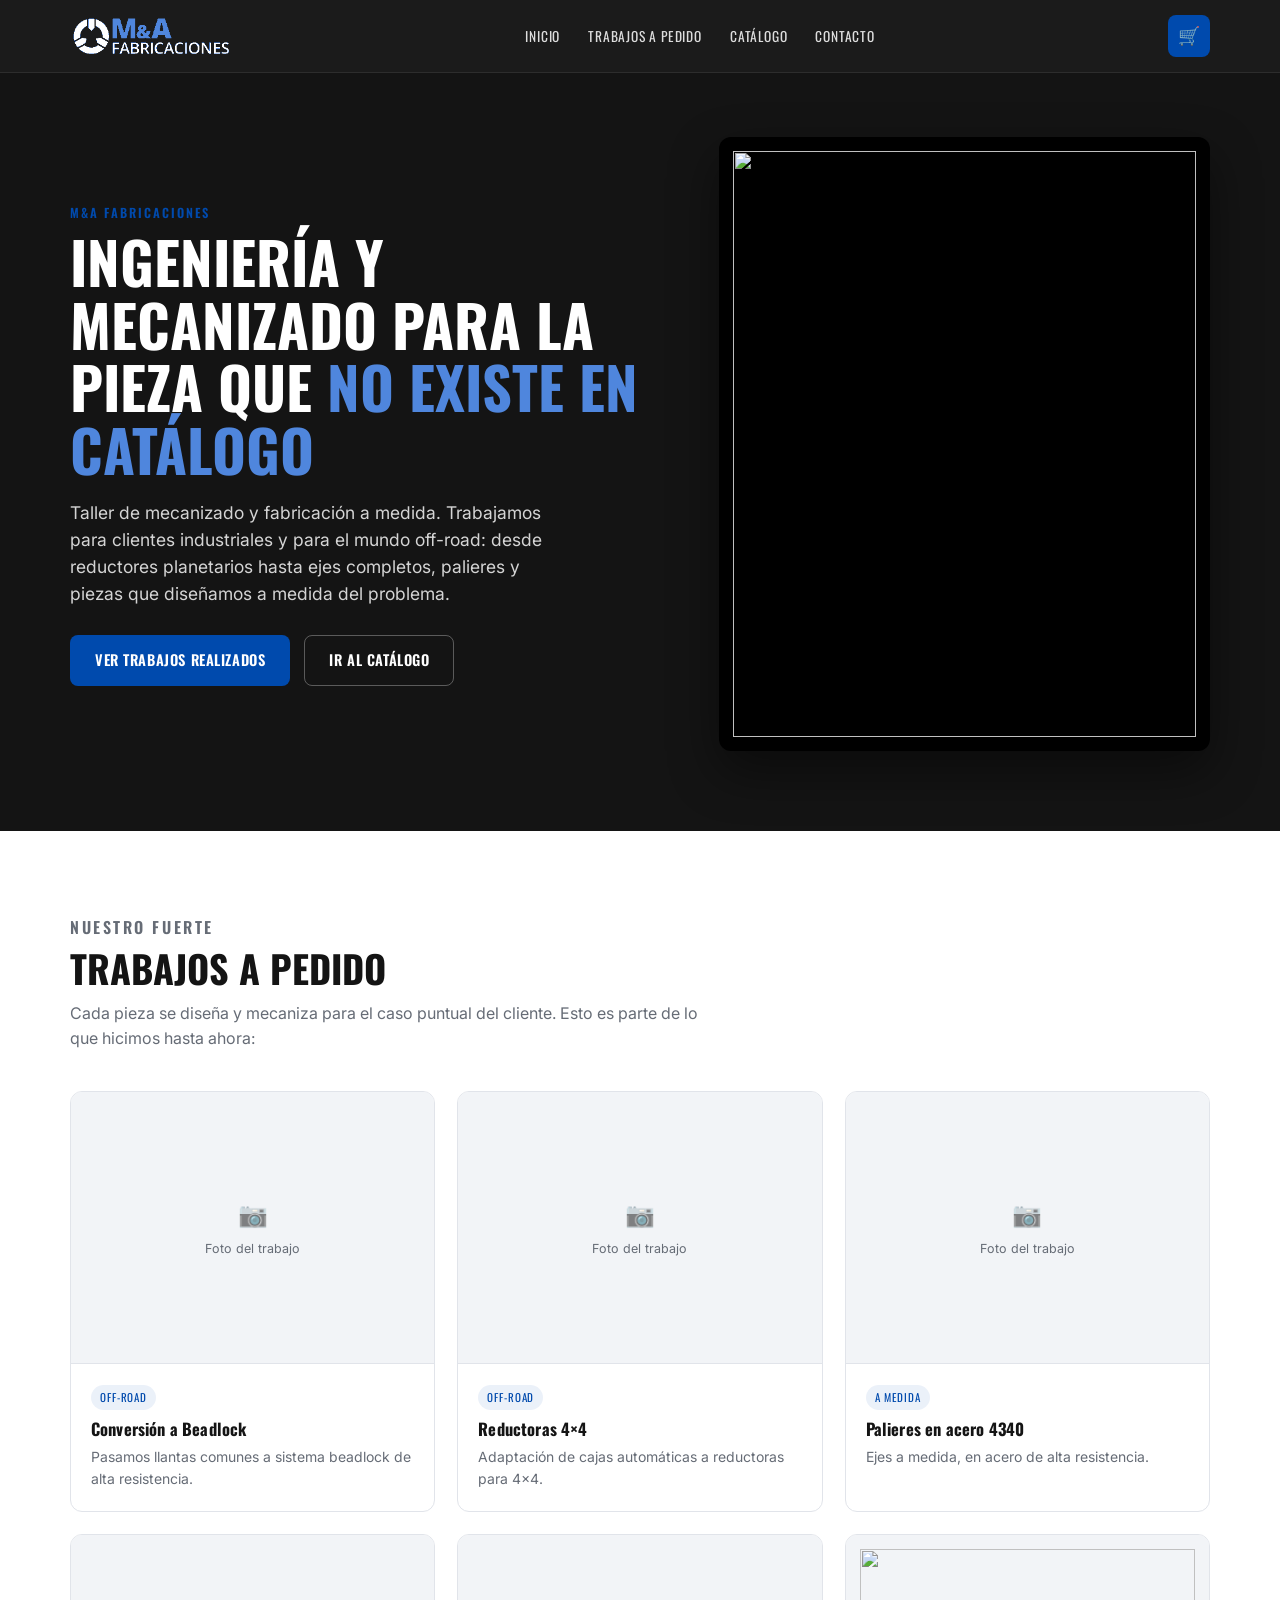
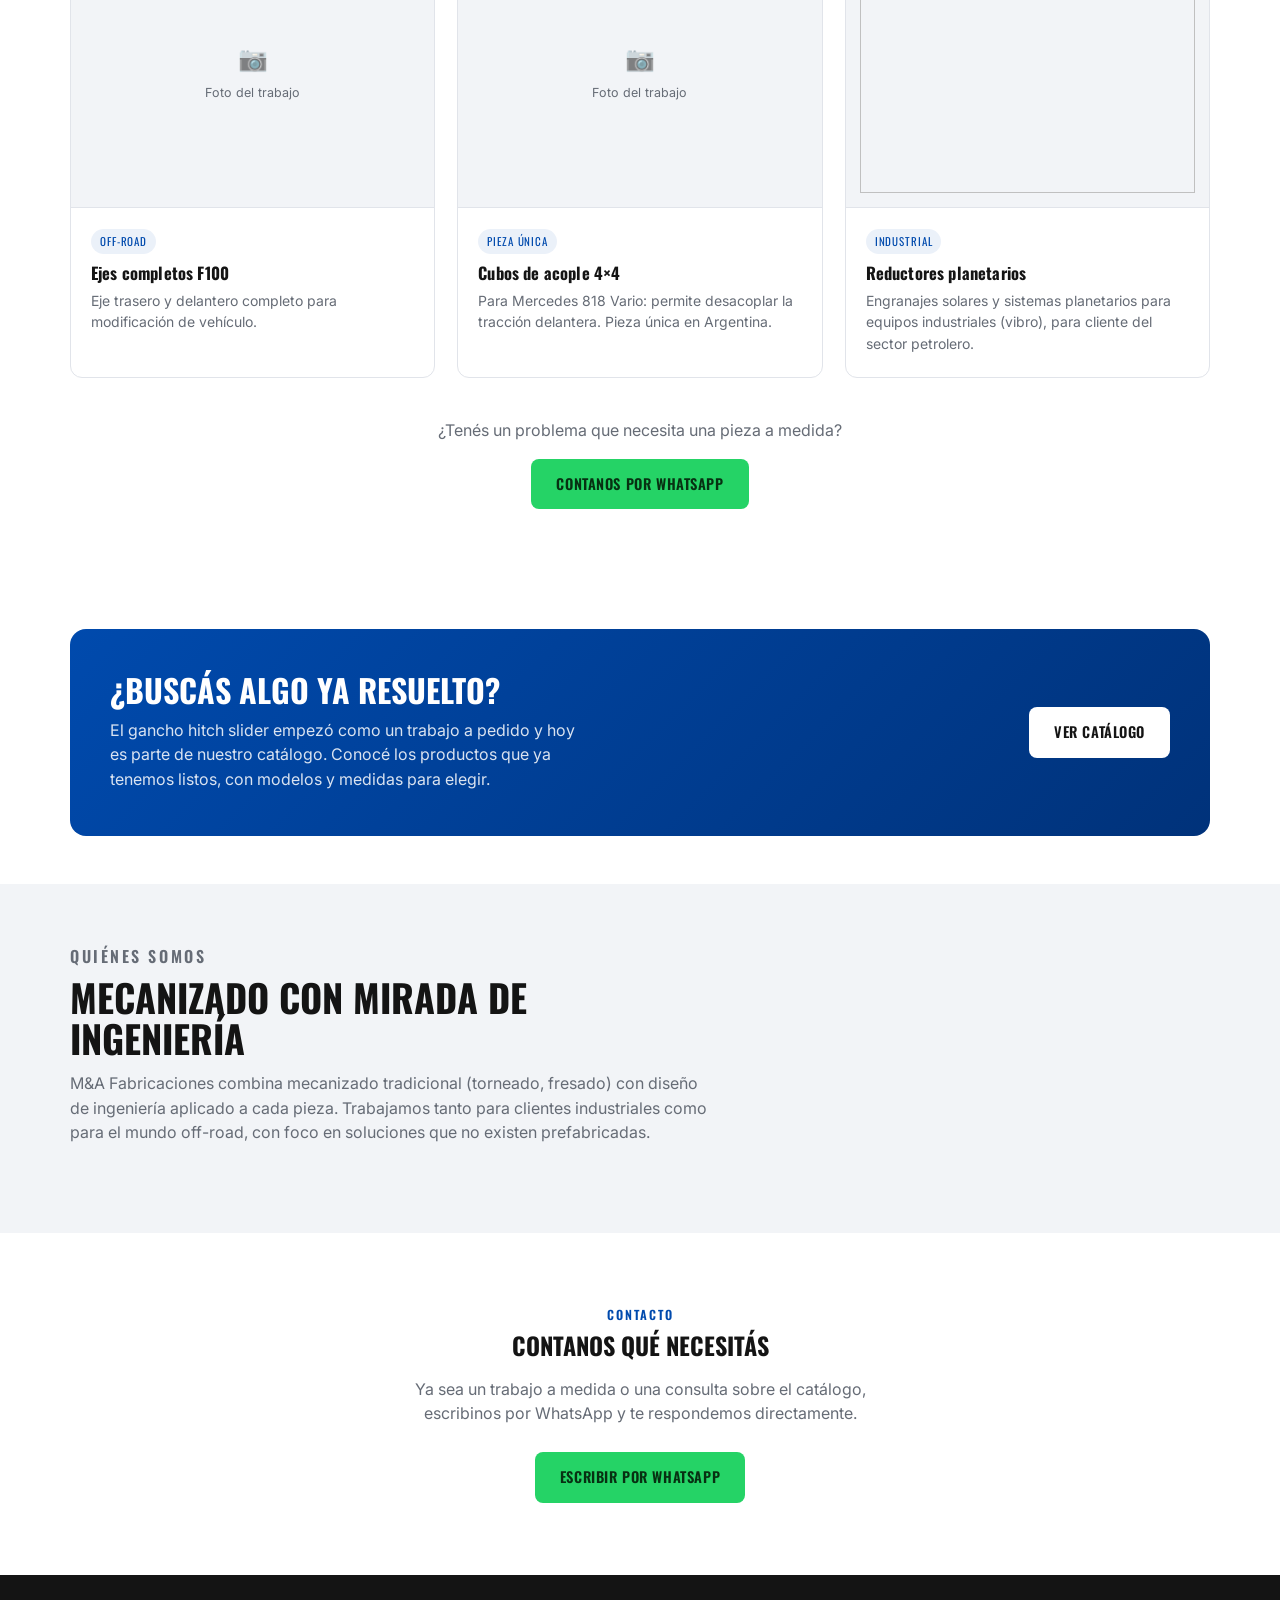
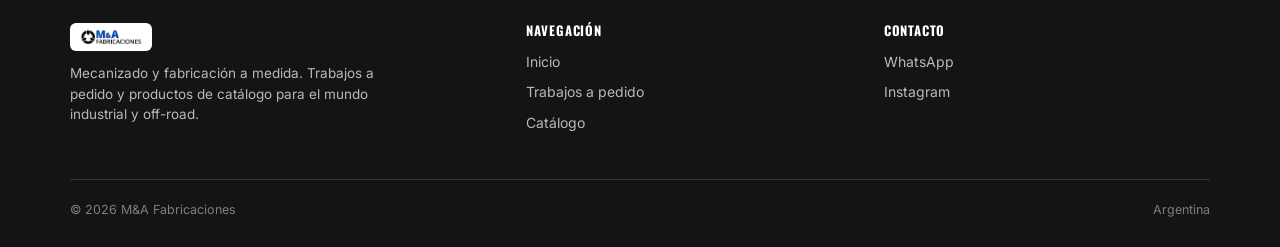
==== index.html @ f88778d0 "Update index.html" ====
<!DOCTYPE html>
<html lang="es-AR">
<head>
<meta charset="UTF-8">
<meta name="viewport" content="width=device-width, initial-scale=1">
<title>M&A Fabricaciones — Mecanizado y fabricación a medida</title>
<meta name="description" content="Taller de mecanizado y fabricación a medida. Trabajos a pedido para clientes industriales y off-road, más un catálogo de productos propios.">
<link rel="preconnect" href="https://fonts.googleapis.com">
<link rel="preconnect" href="https://fonts.gstatic.com" crossorigin>
<link href="https://fonts.googleapis.com/css2?family=Oswald:wght@500;600;700&family=Inter:wght@400;500;600;700&display=swap" rel="stylesheet">
<link rel="stylesheet" href="assets/css/styles.css">
</head>
<body>

<header class="site-header">
  <div class="wrap">
    <a href="index.html" class="brand"><img src="assets/img/brand/logo-on-dark.png" alt="M&A Fabricaciones"></a>
    <nav class="main-nav" id="main-nav">
      <a href="index.html">Inicio</a>
      <a href="#trabajos">Trabajos a pedido</a>
      <a href="catalogo.html">Catálogo</a>
      <a href="#contacto">Contacto</a>
    </nav>
    <div class="nav-right">
      <button class="nav-cart" aria-label="Carrito">🛒<span class="count">0</span></button>
      <button class="nav-toggle" id="nav-toggle" aria-label="Menú">☰</button>
    </div>
  </div>
</header>

<!-- ===================== HERO ===================== -->
<section class="hero">
  <div class="wrap hero-grid">
    <div>
      <p class="eyebrow">M&amp;A Fabricaciones</p>
      <h1>Ingeniería y mecanizado para la pieza que <span class="accent">no existe en catálogo</span></h1>
      <p class="lead">Taller de mecanizado y fabricación a medida. Trabajamos para clientes industriales y para el mundo off-road: desde reductores planetarios hasta ejes completos, palieres y piezas que diseñamos a medida del problema.</p>
      <div class="hero-actions">
        <a href="#trabajos" class="btn btn-primary">Ver trabajos realizados</a>
        <a href="catalogo.html" class="btn btn-outline" style="border-color:rgba(255,255,255,.3); color:#fff">Ir al catálogo</a>
      </div>
    </div>
    <div class="hero-photo">
      <div class="ph-placeholder" style="border:none; background:transparent; color:rgba(255,255,255,.55)">
         <img src="assets/img/hero/Gemini_Generated_Image_gvf8oygvf8oygvf8.jpg" alt="">
      </div>
    </div>
  </div>
</section>

<!-- ===================== TRABAJOS A PEDIDO ===================== -->
<section id="trabajos">
  <div class="wrap">
    <div class="section-head">
      <p class="eyebrow">Nuestro fuerte</p>
      <h2>Trabajos a pedido</h2>
      <p>Cada pieza se diseña y mecaniza para el caso puntual del cliente. Esto es parte de lo que hicimos hasta ahora:</p>
    </div>

    <div class="portfolio-grid">
      <div class="pf-card">
        <div class="pf-photo"><span class="ico">📷</span><span>Foto del trabajo</span></div>
        <div class="pf-body">
          <span class="pf-tag">Off-road</span>
          <h3>Conversión a Beadlock</h3>
          <p>Pasamos llantas comunes a sistema beadlock de alta resistencia.</p>
        </div>
      </div>

      <div class="pf-card">
        <div class="pf-photo"><span class="ico">📷</span><span>Foto del trabajo</span></div>
        <div class="pf-body">
          <span class="pf-tag">Off-road</span>
          <h3>Reductoras 4×4</h3>
          <p>Adaptación de cajas automáticas a reductoras para 4×4.</p>
        </div>
      </div>

      <div class="pf-card">
        <div class="pf-photo"><span class="ico">📷</span><span>Foto del trabajo</span></div>
        <div class="pf-body">
          <span class="pf-tag">A medida</span>
          <h3>Palieres en acero 4340</h3>
          <p>Ejes a medida, en acero de alta resistencia.</p>
        </div>
      </div>

      <div class="pf-card">
        <div class="pf-photo"><span class="ico">📷</span><span>Foto del trabajo</span></div>
        <div class="pf-body">
          <span class="pf-tag">Off-road</span>
          <h3>Ejes completos F100</h3>
          <p>Eje trasero y delantero completo para modificación de vehículo.</p>
        </div>
      </div>

      <div class="pf-card">
        <div class="pf-photo"><span class="ico">📷</span><span>Foto del trabajo</span></div>
        <div class="pf-body">
          <span class="pf-tag">Pieza única</span>
          <h3>Cubos de acople 4×4</h3>
          <p>Para Mercedes 818 Vario: permite desacoplar la tracción delantera. Pieza única en Argentina.</p>
        </div>
      </div>

      <div class="pf-card">
        <div class="pf-photo"><img src="assets/img/trabajos/Gemini_Generated_Image_1ppnm1ppnm1ppnm1.jpg" alt=""></div>
        <div class="pf-body">
          <span class="pf-tag">Industrial</span>
          <h3>Reductores planetarios</h3>
          <p>Engranajes solares y sistemas planetarios para equipos industriales (vibro), para cliente del sector petrolero.</p>
        </div>
      </div>
    </div>

    <div style="text-align:center; margin-top:40px">
      <p class="muted" style="margin-bottom:16px">¿Tenés un problema que necesita una pieza a medida?</p>
      <a href="#" class="btn btn-wsp js-wsp-contact">Contanos por WhatsApp</a>
    </div>
  </div>
</section>

<!-- ===================== PUENTE AL CATÁLOGO ===================== -->
<section class="tight">
  <div class="wrap">
    <div class="cat-banner">
      <div>
        <h2>¿Buscás algo ya resuelto?</h2>
        <p>El gancho hitch slider empezó como un trabajo a pedido y hoy es parte de nuestro catálogo. Conocé los productos que ya tenemos listos, con modelos y medidas para elegir.</p>
      </div>
      <a href="catalogo.html" class="btn btn-dark">Ver catálogo</a>
    </div>
  </div>
</section>

<!-- ===================== SOBRE NOSOTROS ===================== -->
<section class="bg-paper-2 tight">
  <div class="wrap">
    <div class="section-head">
      <p class="eyebrow">Quiénes somos</p>
      <h2>Mecanizado con mirada de ingeniería</h2>
      <p>M&amp;A Fabricaciones combina mecanizado tradicional (torneado, fresado) con diseño de ingeniería aplicado a cada pieza. Trabajamos tanto para clientes industriales como para el mundo off-road, con foco en soluciones que no existen prefabricadas.</p>
    </div>
  </div>
</section>

<!-- ===================== CONTACTO ===================== -->
<section id="contacto">
  <div class="wrap" style="text-align:center">
    <p class="eyebrow">Contacto</p>
    <h2 style="margin-bottom:18px">Contanos qué necesitás</h2>
    <p class="muted" style="max-width:48ch; margin:0 auto 26px auto">Ya sea un trabajo a medida o una consulta sobre el catálogo, escribinos por WhatsApp y te respondemos directamente.</p>
    <a href="#" class="btn btn-wsp js-wsp-contact">Escribir por WhatsApp</a>
  </div>
</section>

<footer class="site-footer">
  <div class="wrap">
    <div class="footer-grid">
      <div>
        <img src="assets/img/brand/logo.png" alt="M&A Fabricaciones" style="height:28px; margin-bottom:12px; background:#fff; padding:6px 10px; border-radius:6px">
        <p style="font-size:13.5px; max-width:36ch">Mecanizado y fabricación a medida. Trabajos a pedido y productos de catálogo para el mundo industrial y off-road.</p>
      </div>
      <div>
        <h4>Navegación</h4>
        <ul>
          <li><a href="index.html">Inicio</a></li>
          <li><a href="#trabajos">Trabajos a pedido</a></li>
          <li><a href="catalogo.html">Catálogo</a></li>
        </ul>
      </div>
      <div>
        <h4>Contacto</h4>
        <ul>
          <li><a href="#" class="js-wsp-contact">WhatsApp</a></li>
          <li><a href="#" id="footer-instagram">Instagram</a></li>
        </ul>
      </div>
    </div>
    <div class="footer-bottom">
      <span>© <span class="js-year"></span> M&A Fabricaciones</span>
      <span>Argentina</span>
    </div>
  </div>
</footer>

<!-- ===================== CARRITO (drawer) ===================== -->
<div class="cart-overlay" id="cart-overlay">
  <div class="cart-drawer">
    <div class="cart-head">
      <h3>Tu pedido</h3>
      <button id="cart-close-btn" aria-label="Cerrar">✕</button>
    </div>
    <div class="cart-items" id="cart-items"></div>
    <div class="cart-foot">
      <button class="btn btn-wsp" id="cart-checkout-btn">Pedir por WhatsApp</button>
      <p class="hint">Coordinamos precio y forma de pago por WhatsApp.</p>
    </div>
  </div>
</div>

<div class="toast" id="toast"></div>

<script src="assets/js/config.js"></script>
<script src="assets/js/cart.js"></script>
<script src="assets/js/main.js"></script>
<script>
  document.querySelectorAll(".js-wsp-contact").forEach((a) => {
    a.href = "https://wa.me/" + SITE_CONFIG.whatsappNumber + "?text=" + encodeURIComponent("Hola " + SITE_CONFIG.businessName + "! Quería hacerles una consulta.");
  });
  const ig = document.getElementById("footer-instagram");
  if (ig && SITE_CONFIG.instagram) ig.href = SITE_CONFIG.instagram;
</script>
</body>
</html>
---- assets/css/styles.css ----
/* ===========================================================
   M&A Fabricaciones — sistema de diseño compartido
   Mismo lenguaje visual que los brochures de producto.
   =========================================================== */

:root{
  --ink:#141414;
  --paper:#ffffff;
  --paper-2:#f2f4f7;
  --blue:#004aad;
  --blue-light:#4f86dd;
  --line:#e1e4ea;
  --muted:#666c76;
  --max:1180px;
}

*{box-sizing:border-box}
html{scroll-behavior:smooth}
body{
  margin:0;
  background:var(--paper);
  color:var(--ink);
  font-family:"Inter",system-ui,-apple-system,Segoe UI,Roboto,sans-serif;
  line-height:1.55;
  -webkit-font-smoothing:antialiased;
}
img{max-width:100%; display:block}
a{color:inherit}
.wrap{max-width:var(--max); margin:0 auto; padding:0 20px}

h1,h2,h3,h4{
  font-family:"Oswald",sans-serif;
  text-transform:uppercase;
  margin:0;
  line-height:1.08;
}
.eyebrow{
  font-family:"Oswald",sans-serif; font-weight:600; text-transform:uppercase;
  font-size:12.5px; letter-spacing:.16em; color:var(--blue); margin:0 0 8px 0;
}
p{margin:0 0 1em 0}
.muted{color:var(--muted)}
.btn{
  display:inline-flex; align-items:center; justify-content:center; gap:8px;
  font-family:"Oswald",sans-serif; text-transform:uppercase; letter-spacing:.04em;
  font-size:14.5px; font-weight:600; border-radius:8px; padding:13px 24px;
  border:1px solid transparent; cursor:pointer; text-decoration:none;
  transition:transform .15s ease, opacity .15s ease;
}
.btn:active{transform:scale(.97)}
.btn-primary{background:var(--blue); color:#fff}
.btn-primary:hover{opacity:.92}
.btn-dark{background:var(--ink); color:#fff}
.btn-dark:hover{opacity:.88}
.btn-outline{background:transparent; color:var(--ink); border-color:var(--line)}
.btn-outline:hover{border-color:var(--ink)}
.btn-wsp{background:#25D366; color:#073012}
.btn-wsp:hover{opacity:.92}
.btn[disabled]{opacity:.4; cursor:not-allowed}

/* ---------- header / nav ---------- */
.site-header{
  position:sticky; top:0; z-index:40; background:rgba(20,20,20,.97);
  border-bottom:1px solid rgba(255,255,255,.08);
}
.site-header .wrap{display:flex; align-items:center; justify-content:space-between; height:72px}
.brand{display:flex; align-items:center; gap:10px; text-decoration:none}
.brand img{height:42px; width:auto}
nav.main-nav{display:flex; align-items:center; gap:28px}
nav.main-nav a{
  color:#fff; text-decoration:none; font-family:"Oswald",sans-serif;
  text-transform:uppercase; font-size:13.5px; letter-spacing:.06em; opacity:.85;
}
nav.main-nav a:hover{opacity:1}
.nav-cart{
  position:relative; background:var(--blue); color:#fff; border:none; border-radius:8px;
  width:42px; height:42px; display:flex; align-items:center; justify-content:center;
  cursor:pointer; font-size:18px;
}
.nav-cart .count{
  position:absolute; top:-6px; right:-6px; background:#ff5a3c; color:#fff;
  font-size:11px; font-weight:700; border-radius:50%; min-width:19px; height:19px;
  display:flex; align-items:center; justify-content:center; padding:0 3px;
  font-family:"Inter",sans-serif;
}
.nav-right{display:flex; align-items:center; gap:16px}
.nav-toggle{display:none; background:none; border:none; color:#fff; font-size:24px; cursor:pointer}

@media (max-width:860px){
  nav.main-nav{
    position:fixed; inset:72px 0 0 0; background:var(--ink); flex-direction:column;
    align-items:flex-start; padding:28px 24px; gap:22px; transform:translateX(100%);
    transition:transform .25s ease; overflow-y:auto;
  }
  nav.main-nav.open{transform:translateX(0)}
  nav.main-nav a{font-size:18px}
  .nav-toggle{display:block}
}

/* ---------- sections ---------- */
section{padding:72px 0}
section.tight{padding:48px 0}
.section-head{max-width:640px; margin-bottom:40px}
.section-head.center{margin-left:auto; margin-right:auto; text-align:center}
.section-head h2{font-size:clamp(26px,4vw,38px)}
.section-head p{color:var(--muted); font-size:16px; margin-top:12px}

.bg-ink{background:var(--ink); color:#fff}
.bg-ink .eyebrow{color:var(--blue-light)}
.bg-ink .muted{color:rgba(255,255,255,.65)}
.bg-paper-2{background:var(--paper-2)}

/* ---------- hero (home) ---------- */
.hero{
  position:relative; background:var(--ink); color:#fff; overflow:hidden;
  padding:64px 0 80px 0;
}
.hero .wrap{position:relative; z-index:2}
.hero-grid{display:grid; grid-template-columns:1.1fr .9fr; gap:48px; align-items:center}
.hero h1{font-size:clamp(34px,5.2vw,58px); margin-bottom:18px}
.hero h1 .accent{color:var(--blue-light)}
.hero .lead{font-size:17.5px; color:rgba(255,255,255,.82); max-width:46ch; margin-bottom:28px}
.hero-actions{display:flex; gap:14px; flex-wrap:wrap}
.hero-photo{
  border-radius:12px; overflow:hidden; aspect-ratio:4/5; background:#000;
  box-shadow:0 20px 50px rgba(0,0,0,.45);
}
.hero-photo img{width:100%; height:100%; object-fit:cover}
.hero-stats{display:flex; gap:28px; margin-top:38px; flex-wrap:wrap}
.hero-stats div{min-width:110px}
.hero-stats .num{font-family:"Oswald",sans-serif; font-size:28px; font-weight:600; color:var(--blue-light)}
.hero-stats .lbl{font-size:12.5px; color:rgba(255,255,255,.6); text-transform:uppercase; letter-spacing:.04em}

@media (max-width:860px){
  .hero-grid{grid-template-columns:1fr; gap:32px}
  .hero-photo{aspect-ratio:16/10}
}

/* ---------- portfolio (trabajos a pedido) grid ---------- */
.portfolio-grid{display:grid; grid-template-columns:repeat(3,1fr); gap:22px}
.pf-card{
  background:var(--paper); border:1px solid var(--line); border-radius:12px; overflow:hidden;
  display:flex; flex-direction:column;
}
.pf-photo{
  aspect-ratio:4/3; background:var(--paper-2); border-bottom:1px solid var(--line);
  display:flex; align-items:center; justify-content:center; flex-direction:column; gap:6px;
  color:var(--muted); font-size:12.5px; text-align:center; padding:14px; overflow:hidden;
}
.pf-photo img{width:100%; height:100%; object-fit:cover}
.pf-photo .ico{font-size:24px; opacity:.55}
.pf-body{padding:20px 20px 22px 20px}
.pf-body h3{font-size:16.5px; margin-bottom:8px; text-transform:none; letter-spacing:.01em}
.pf-body p{font-size:14px; color:var(--muted); margin:0}
.pf-tag{
  display:inline-block; font-family:"Oswald",sans-serif; font-size:11px; letter-spacing:.08em;
  text-transform:uppercase; color:var(--blue); background:rgba(0,74,173,.08);
  padding:4px 9px; border-radius:20px; margin-bottom:10px;
}

@media (max-width:900px){ .portfolio-grid{grid-template-columns:1fr 1fr} }
@media (max-width:620px){ .portfolio-grid{grid-template-columns:1fr} }

/* ---------- catálogo CTA banner (home) ---------- */
.cat-banner{
  background:linear-gradient(135deg, var(--blue) 0%, #00327a 100%);
  color:#fff; border-radius:16px; padding:44px 40px; display:flex; align-items:center;
  justify-content:space-between; gap:28px; flex-wrap:wrap;
}
.cat-banner h2{font-size:clamp(22px,3.4vw,32px); margin-bottom:10px}
.cat-banner p{color:rgba(255,255,255,.85); margin:0; max-width:48ch}
.cat-banner .btn-dark{background:#fff; color:var(--ink)}

/* ---------- catálogo grid ---------- */
.cat-grid{display:grid; grid-template-columns:repeat(3,1fr); gap:24px}
.product-card{
  background:var(--paper); border:1px solid var(--line); border-radius:14px; overflow:hidden;
  display:flex; flex-direction:column; cursor:pointer; transition:box-shadow .15s ease, transform .15s ease;
}
.product-card:hover{box-shadow:0 12px 28px rgba(0,0,0,.1); transform:translateY(-2px)}
.product-card .ph{aspect-ratio:1/1; background:var(--paper-2); overflow:hidden}
.product-card .ph img{width:100%; height:100%; object-fit:cover}
.product-card .pc-body{padding:18px 18px 20px 18px}
.product-card h3{font-size:16px; text-transform:none; margin-bottom:6px}
.product-card .pc-tag{font-size:12.5px; color:var(--muted); margin-bottom:10px}
.product-card .pc-price{font-family:"Oswald",sans-serif; font-weight:600; font-size:14px; color:var(--blue)}

@media (max-width:900px){ .cat-grid{grid-template-columns:1fr 1fr} }
@media (max-width:560px){ .cat-grid{grid-template-columns:1fr} }

/* ---------- product detail modal ---------- */
.modal-overlay{
  position:fixed; inset:0; background:rgba(10,10,10,.6); z-index:70;
  display:none; align-items:flex-end; justify-content:center;
}
.modal-overlay.open{display:flex}
.modal-panel{
  background:#fff; width:100%; max-width:920px; max-height:92vh; overflow-y:auto;
  border-radius:16px 16px 0 0; animation:slideUp .22s ease;
}
@media (min-width:720px){
  .modal-overlay{align-items:center}
  .modal-panel{border-radius:16px; margin:20px}
}
@keyframes slideUp{from{transform:translateY(24px); opacity:0} to{transform:translateY(0); opacity:1}}
.modal-close{
  position:absolute; top:16px; right:16px; background:#fff; border:1px solid var(--line);
  border-radius:50%; width:36px; height:36px; font-size:18px; cursor:pointer; z-index:2;
}
.modal-body{position:relative; display:grid; grid-template-columns:1fr 1fr}
@media (max-width:720px){ .modal-body{grid-template-columns:1fr} }
.modal-gallery{background:var(--paper-2)}
.modal-gallery .main-photo{aspect-ratio:1/1; overflow:hidden}
.modal-gallery .main-photo img{width:100%; height:100%; object-fit:cover}
.modal-thumbs{display:flex; gap:8px; padding:10px; overflow-x:auto}
.modal-thumbs img{
  width:58px; height:58px; object-fit:cover; border-radius:6px; cursor:pointer;
  border:2px solid transparent; flex-shrink:0;
}
.modal-thumbs img.active{border-color:var(--blue)}
.modal-info{padding:28px 28px 32px 28px}
.modal-info h2{font-size:24px; text-transform:none; margin-bottom:10px}
.modal-info .desc{font-size:14.5px; color:var(--muted); margin-bottom:22px}

.variant-group{margin-bottom:22px}
.variant-group label.vg-label{
  display:block; font-family:"Oswald",sans-serif; font-size:12.5px; text-transform:uppercase;
  letter-spacing:.06em; color:var(--ink); margin-bottom:10px;
}
.variant-options{display:flex; gap:8px; flex-wrap:wrap}
.variant-opt{
  border:1.5px solid var(--line); border-radius:8px; padding:9px 14px; font-size:13.5px;
  cursor:pointer; background:#fff; font-family:"Inter"; transition:all .12s ease;
}
.variant-opt:hover{border-color:var(--ink)}
.variant-opt.selected{border-color:var(--blue); background:rgba(0,74,173,.07); color:var(--blue); font-weight:600}
.variant-note{font-size:12.5px; color:var(--muted); margin-top:10px}

.qty-row{display:flex; align-items:center; gap:14px; margin-bottom:22px}
.qty-ctrl{display:flex; align-items:center; border:1px solid var(--line); border-radius:8px; overflow:hidden}
.qty-ctrl button{
  width:38px; height:38px; border:none; background:var(--paper-2); font-size:17px; cursor:pointer;
}
.qty-ctrl input{
  width:42px; text-align:center; border:none; font-size:15px; font-family:"Inter"; -moz-appearance:textfield;
}
.price-line{font-family:"Oswald",sans-serif; font-size:19px; font-weight:600; color:var(--ink)}
.price-line .unit{font-size:12.5px; color:var(--muted); font-family:"Inter"; font-weight:400; display:block; margin-top:2px}

/* ---------- cart drawer ---------- */
.cart-overlay{
  position:fixed; inset:0; background:rgba(10,10,10,.5); z-index:80; display:none;
}
.cart-overlay.open{display:block}
.cart-drawer{
  position:fixed; top:0; right:0; bottom:0; width:100%; max-width:420px; background:#fff;
  z-index:81; display:flex; flex-direction:column; transform:translateX(100%);
  transition:transform .25s ease; box-shadow:-10px 0 30px rgba(0,0,0,.2);
}
.cart-overlay.open .cart-drawer{transform:translateX(0)}
.cart-head{
  padding:20px 22px; border-bottom:1px solid var(--line); display:flex;
  align-items:center; justify-content:space-between;
}
.cart-head h3{font-size:17px; text-transform:none}
.cart-head button{background:none; border:none; font-size:20px; cursor:pointer}
.cart-items{flex:1; overflow-y:auto; padding:14px 22px}
.cart-item{display:flex; gap:12px; padding:14px 0; border-bottom:1px solid var(--line)}
.cart-item img{width:64px; height:64px; object-fit:cover; border-radius:8px; background:var(--paper-2)}
.cart-item .ci-info{flex:1}
.cart-item h4{font-size:14px; font-weight:600; margin:0 0 3px 0}
.cart-item .ci-variant{font-size:12.5px; color:var(--muted); margin-bottom:6px}
.cart-item .ci-remove{font-size:12px; color:#c0392b; cursor:pointer; background:none; border:none; padding:0}
.cart-empty{padding:40px 10px; text-align:center; color:var(--muted); font-size:14px}
.cart-foot{padding:18px 22px 24px 22px; border-top:1px solid var(--line)}
.cart-foot .btn{width:100%}
.cart-foot .hint{font-size:12px; color:var(--muted); text-align:center; margin-top:10px}

/* ---------- toast ---------- */
.toast{
  position:fixed; bottom:24px; left:50%; transform:translateX(-50%) translateY(20px);
  background:var(--ink); color:#fff; padding:13px 22px; border-radius:30px; font-size:14px;
  opacity:0; pointer-events:none; transition:all .25s ease; z-index:90; white-space:nowrap;
}
.toast.show{opacity:1; transform:translateX(-50%) translateY(0)}

/* ---------- footer ---------- */
footer.site-footer{background:var(--ink); color:rgba(255,255,255,.7); padding:48px 0 28px 0}
.footer-grid{display:grid; grid-template-columns:1.3fr 1fr 1fr; gap:32px; margin-bottom:36px}
.footer-grid h4{color:#fff; font-size:13px; letter-spacing:.06em; margin-bottom:14px}
.footer-grid ul{list-style:none; margin:0; padding:0}
.footer-grid li{margin-bottom:9px; font-size:14px}
.footer-grid a{text-decoration:none; color:rgba(255,255,255,.7)}
.footer-grid a:hover{color:#fff}
.footer-bottom{
  border-top:1px solid rgba(255,255,255,.12); padding-top:20px; display:flex;
  justify-content:space-between; flex-wrap:wrap; gap:10px; font-size:12.5px; color:rgba(255,255,255,.45);
}
@media (max-width:700px){ .footer-grid{grid-template-columns:1fr} }

/* ---------- floating whatsapp ---------- */
.fab-wsp{
  position:fixed; bottom:22px; right:22px; z-index:50; background:#25D366; color:#fff;
  width:56px; height:56px; border-radius:50%; display:flex; align-items:center; justify-content:center;
  font-size:26px; text-decoration:none; box-shadow:0 8px 20px rgba(0,0,0,.25);
}

/* ---------- generic placeholder photo block ---------- */
.ph-placeholder{
  border:1.5px dashed var(--line); background:var(--paper-2); color:var(--muted);
  display:flex; align-items:center; justify-content:center; flex-direction:column; gap:6px;
  font-size:12.5px; text-align:center; padding:14px; width:100%; height:100%;
}
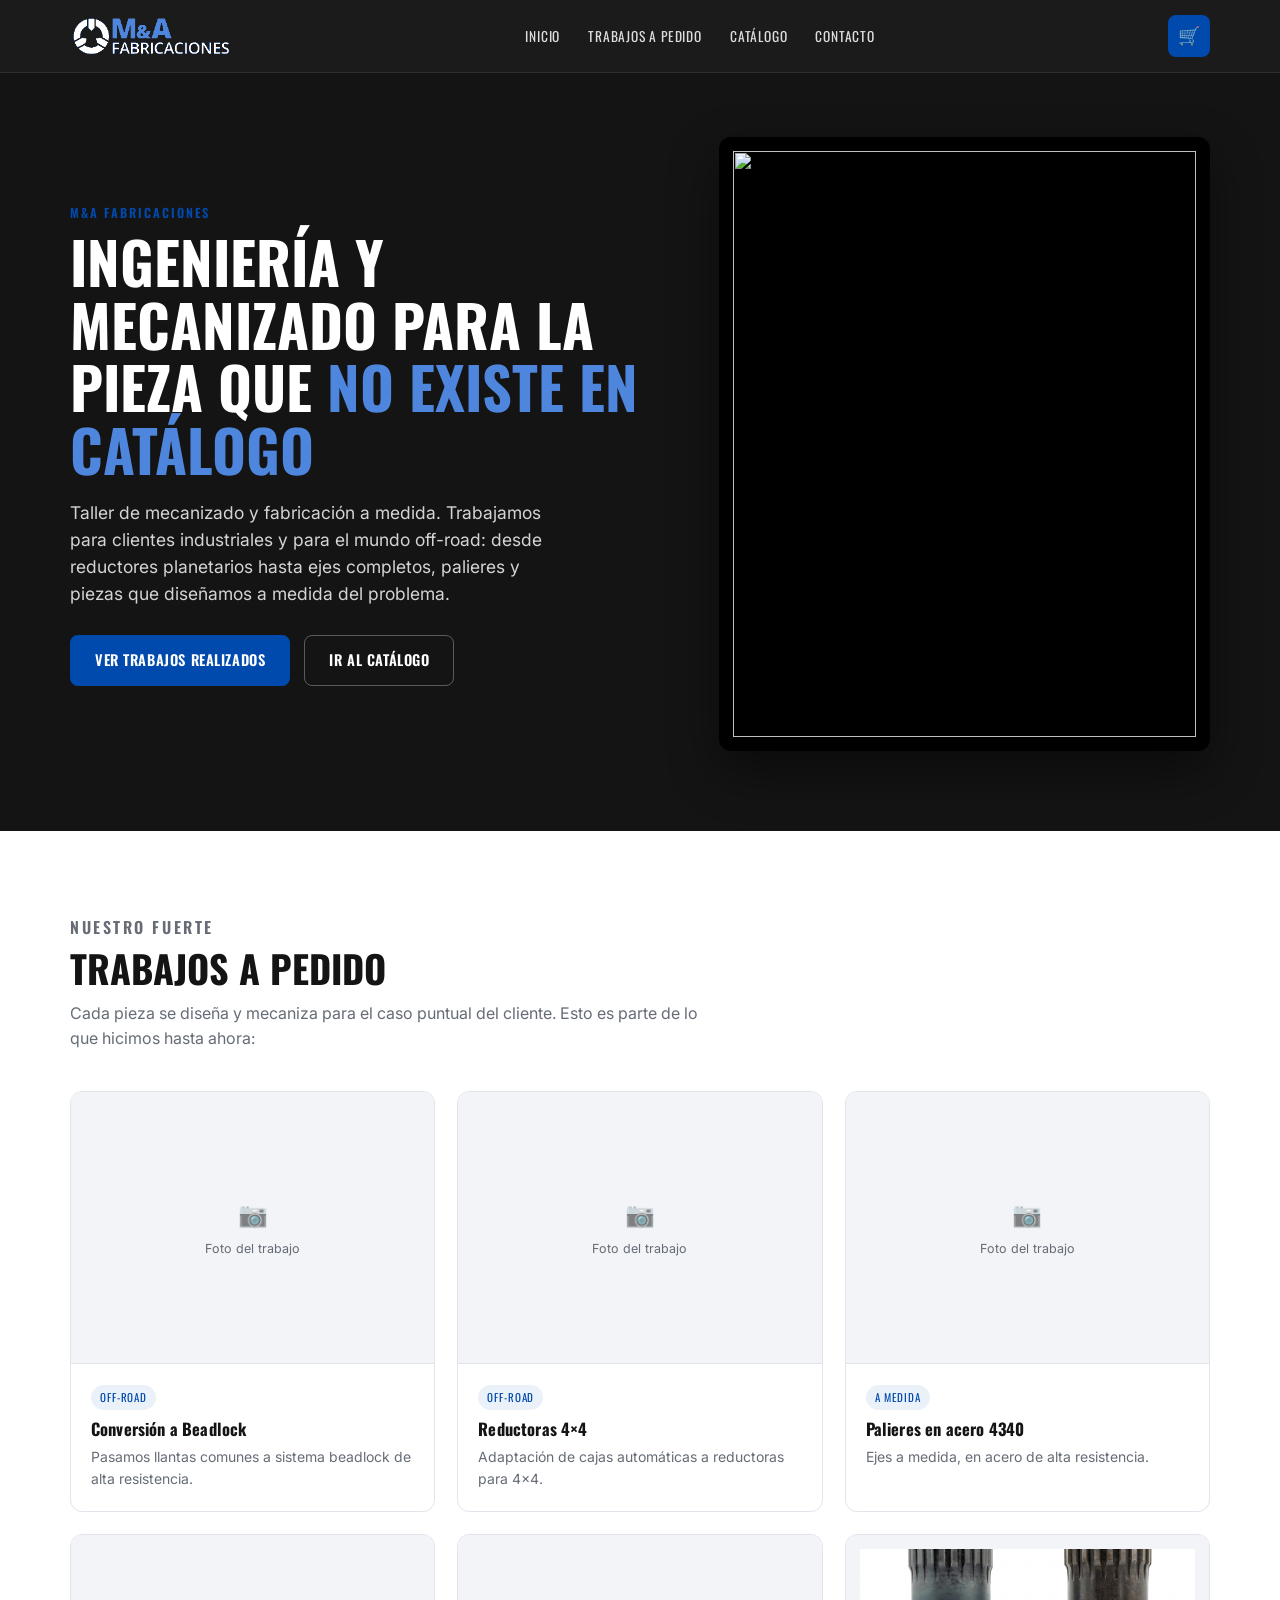
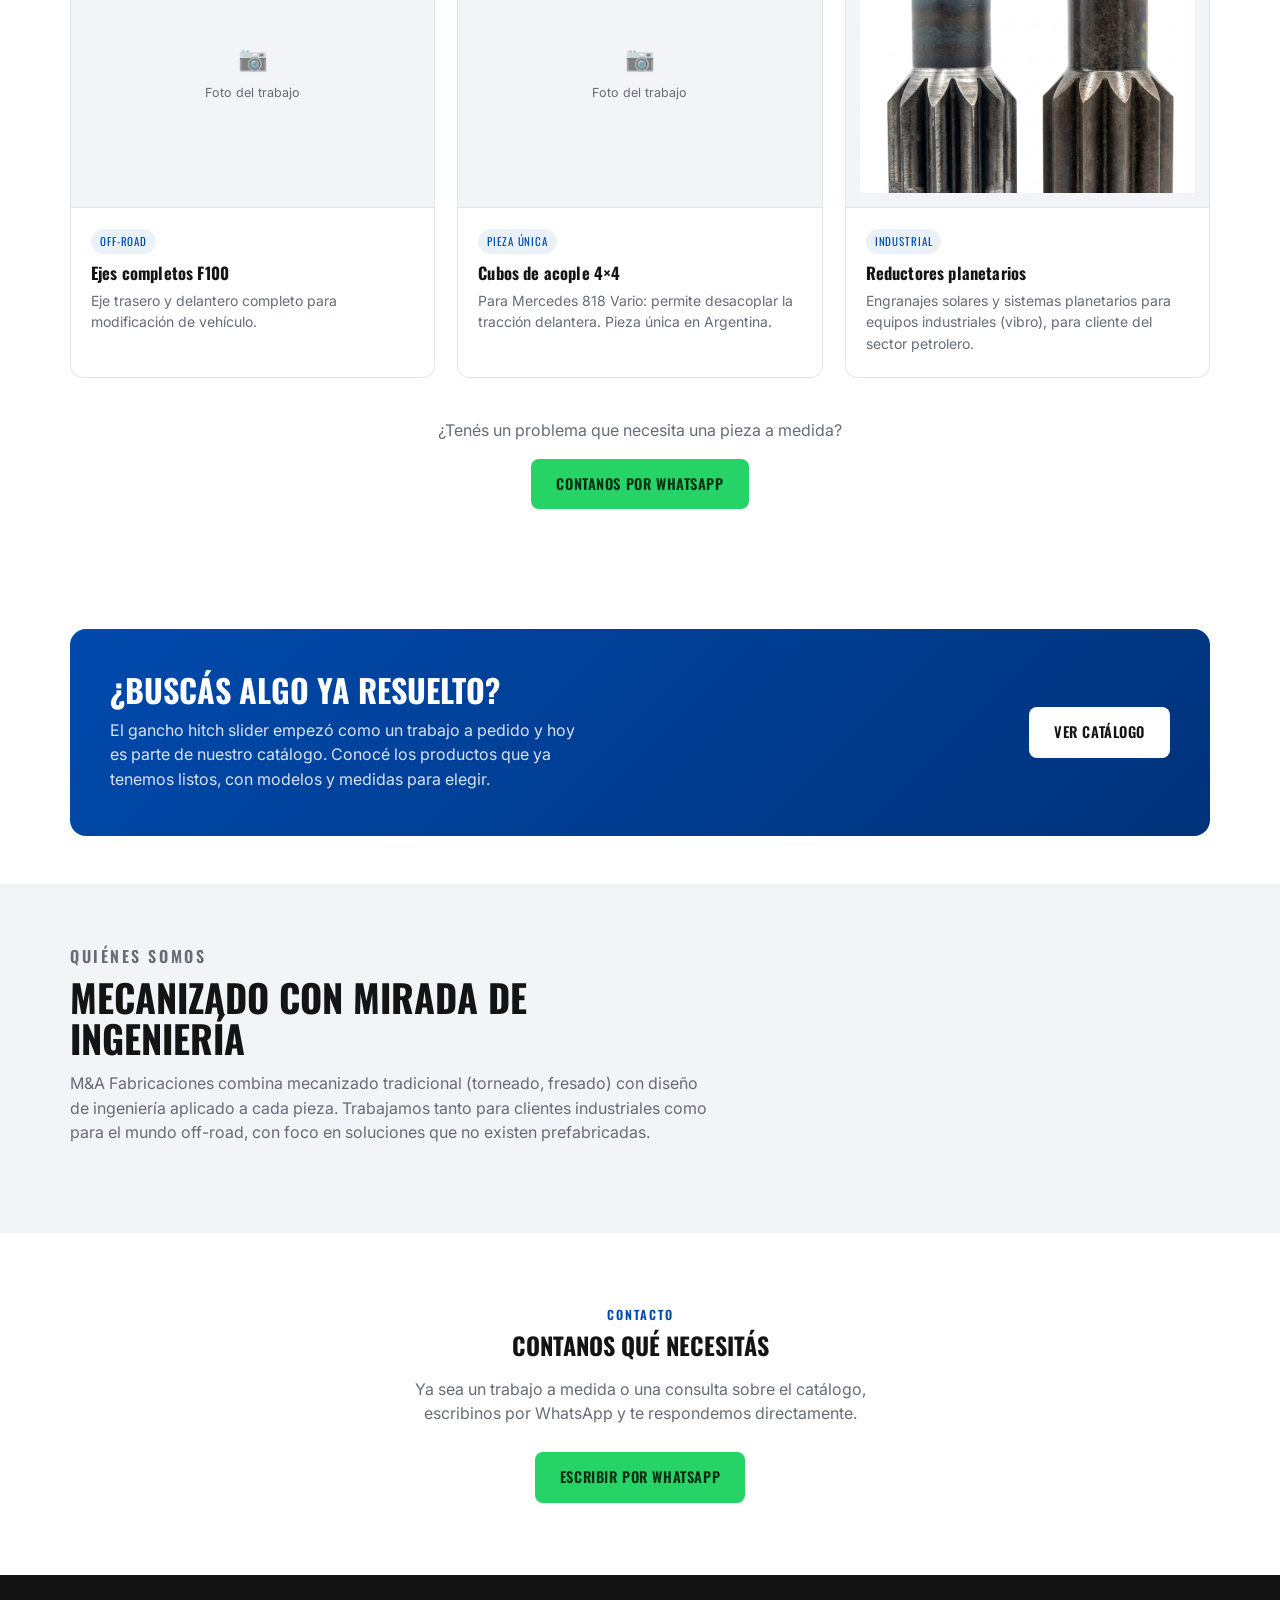
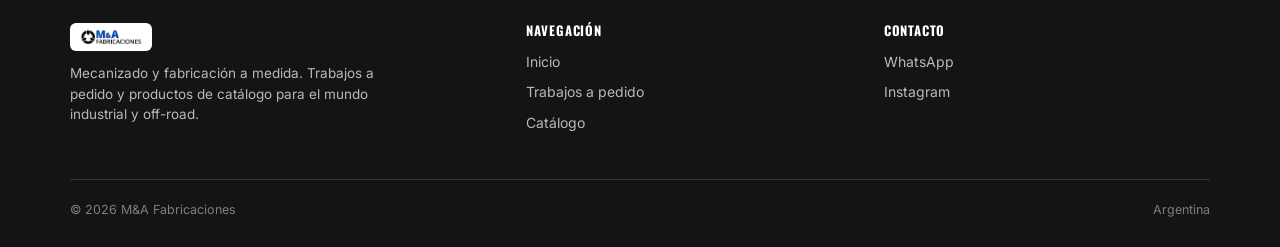
==== commit 065810a9: "Update index.html" ====
--- a/index.html
+++ b/index.html
@@ -42,7 +42,7 @@
     </div>
     <div class="hero-photo">
       <div class="ph-placeholder" style="border:none; background:transparent; color:rgba(255,255,255,.55)">
-         <img src="assets/img/hero/Gemini_Generated_Image_gvf8oygvf8oygvf8.jpg" alt="">
+         <img src="assets/img/hero/Planetarios.jpg" alt="">
       </div>
     </div>
   </div>
@@ -104,7 +104,7 @@
       </div>
 
       <div class="pf-card">
-        <div class="pf-photo"><img src="assets/img/trabajos/Gemini_Generated_Image_1ppnm1ppnm1ppnm1.jpg" alt=""></div>
+        <div class="pf-photo"><img src="assets/img/trabajos/Piñonesterminados.jpg" alt=""></div>
         <div class="pf-body">
           <span class="pf-tag">Industrial</span>
           <h3>Reductores planetarios</h3>
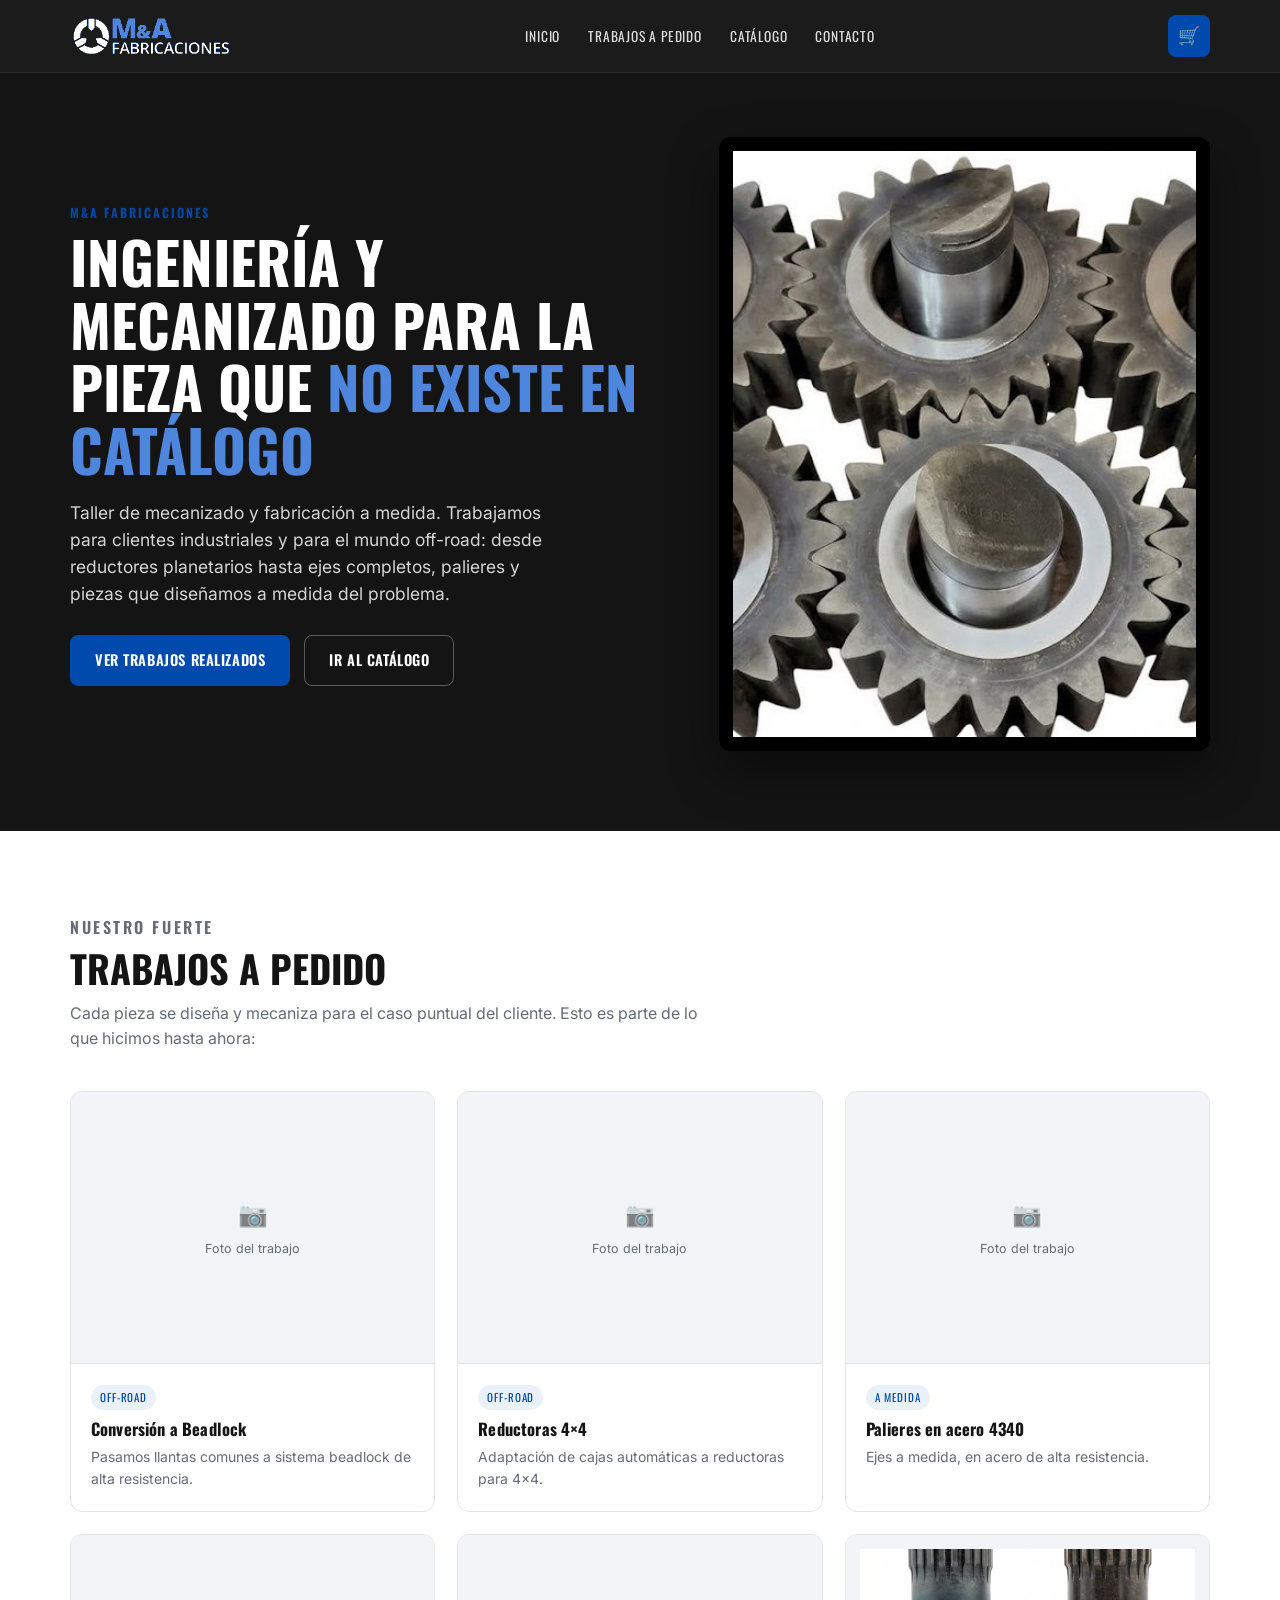
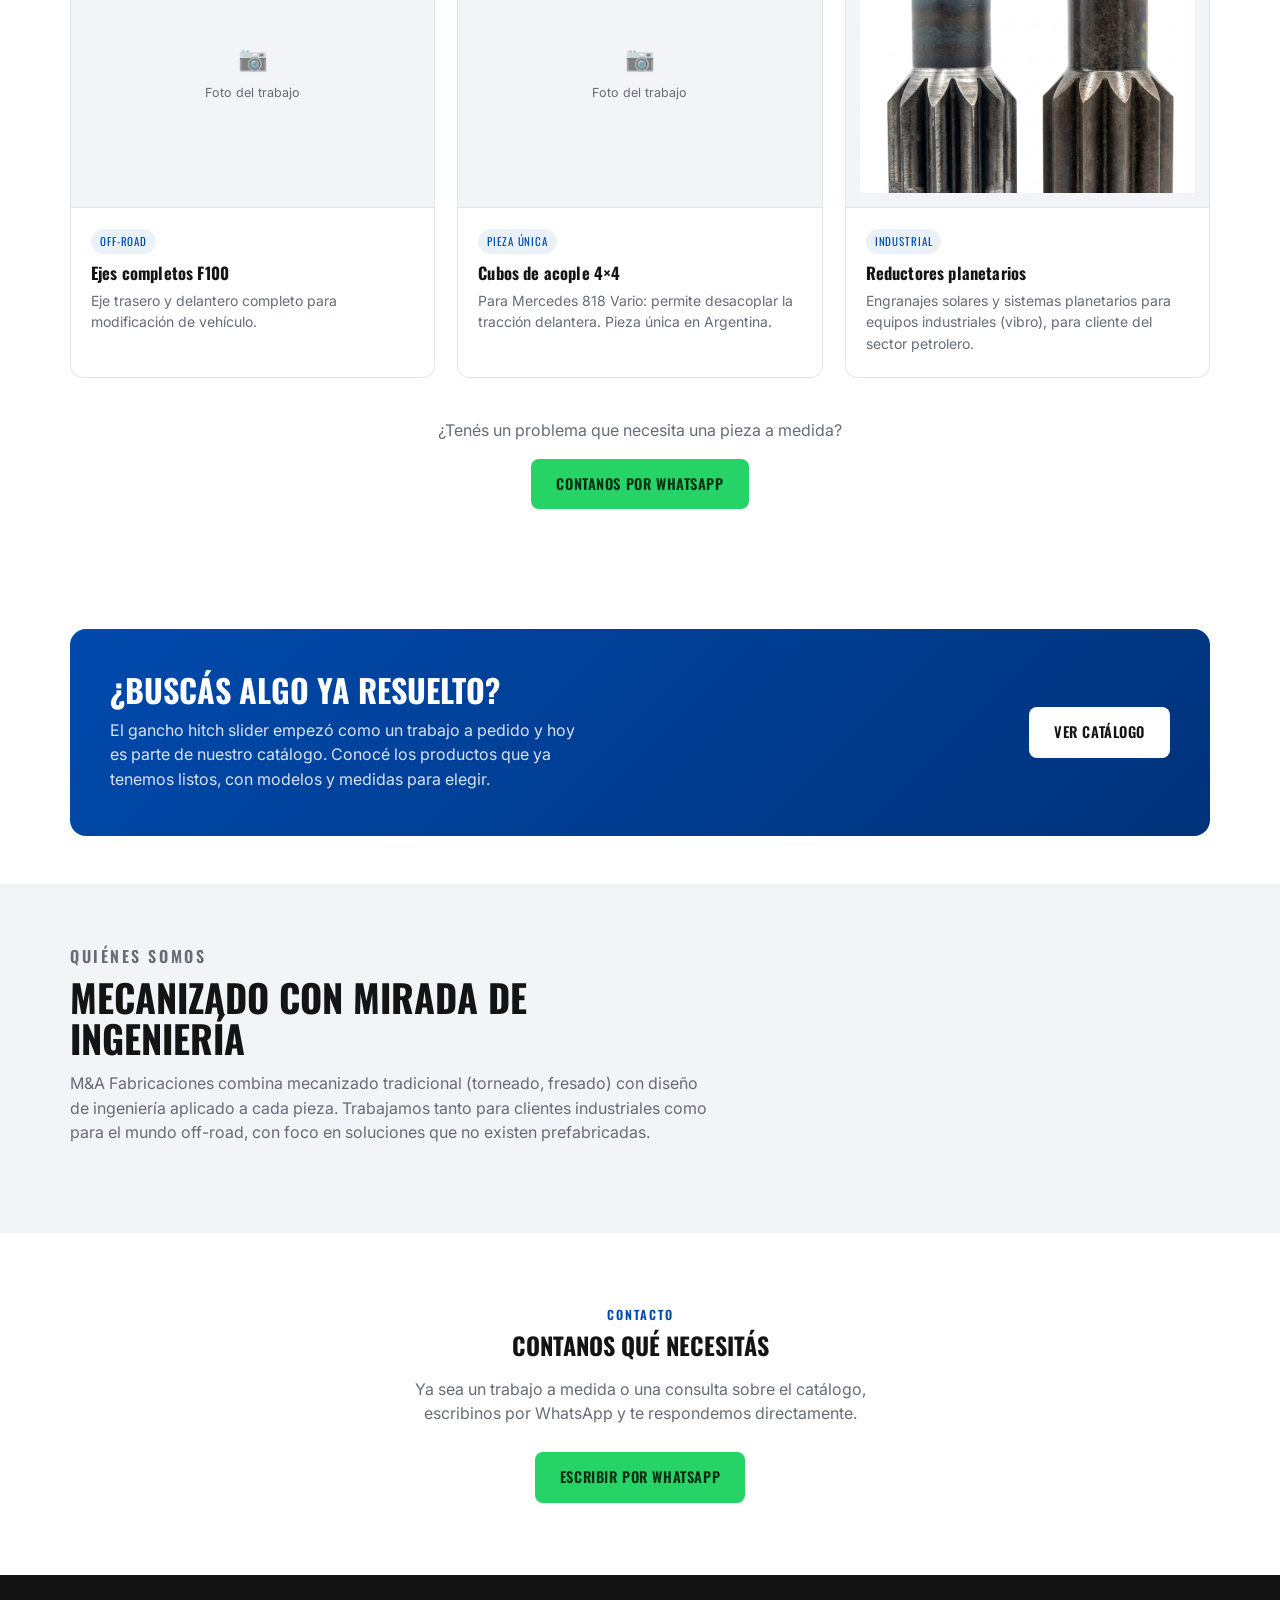
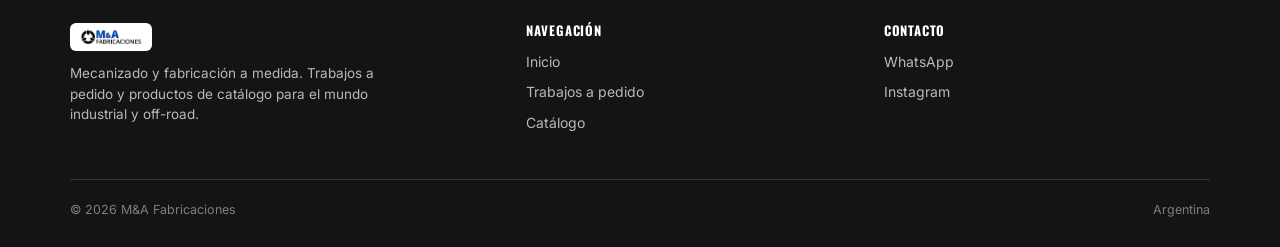
==== commit 337ae8f7: "Update index.html" ====
--- a/index.html
+++ b/index.html
@@ -42,7 +42,7 @@
     </div>
     <div class="hero-photo">
       <div class="ph-placeholder" style="border:none; background:transparent; color:rgba(255,255,255,.55)">
-         <img src="assets/img/hero/Planetarios.jpg" alt="">
+         <img src="assets/img/trabajos/Planetarios.jpg" alt="">
       </div>
     </div>
   </div>
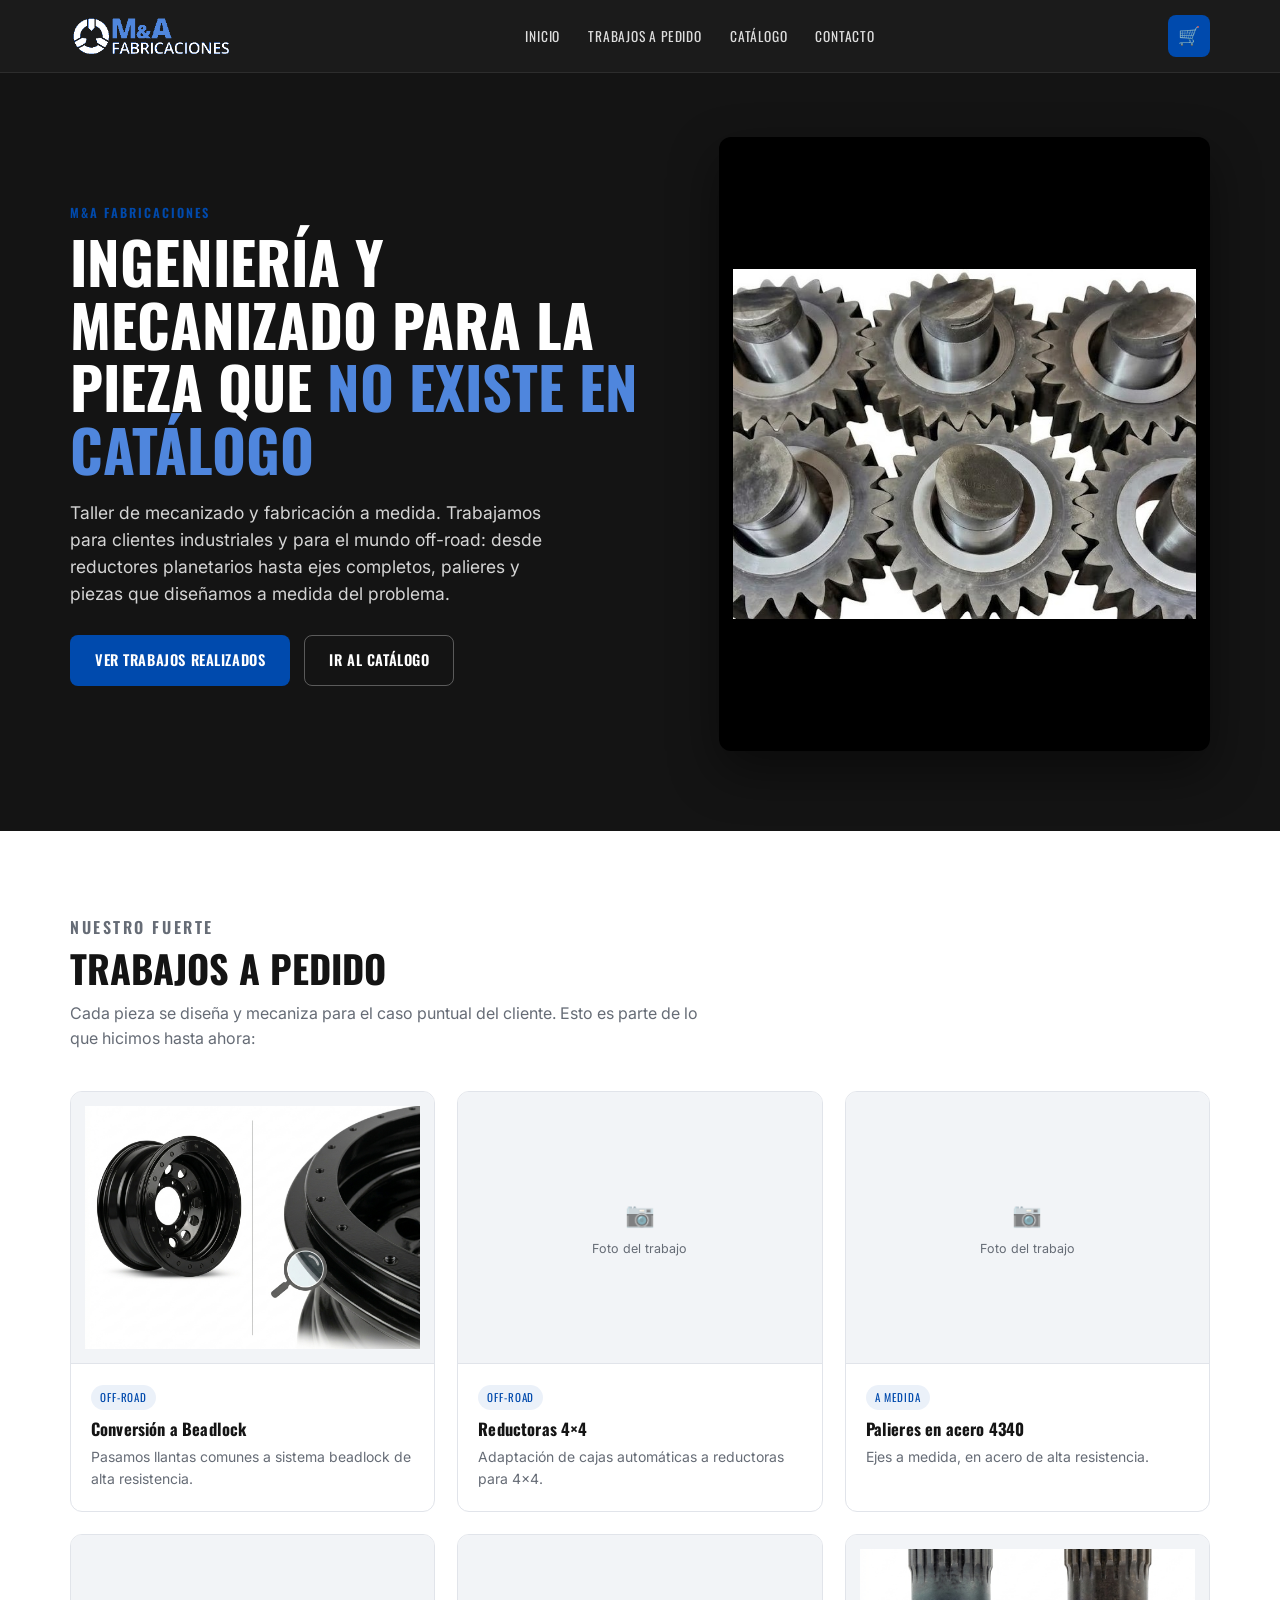
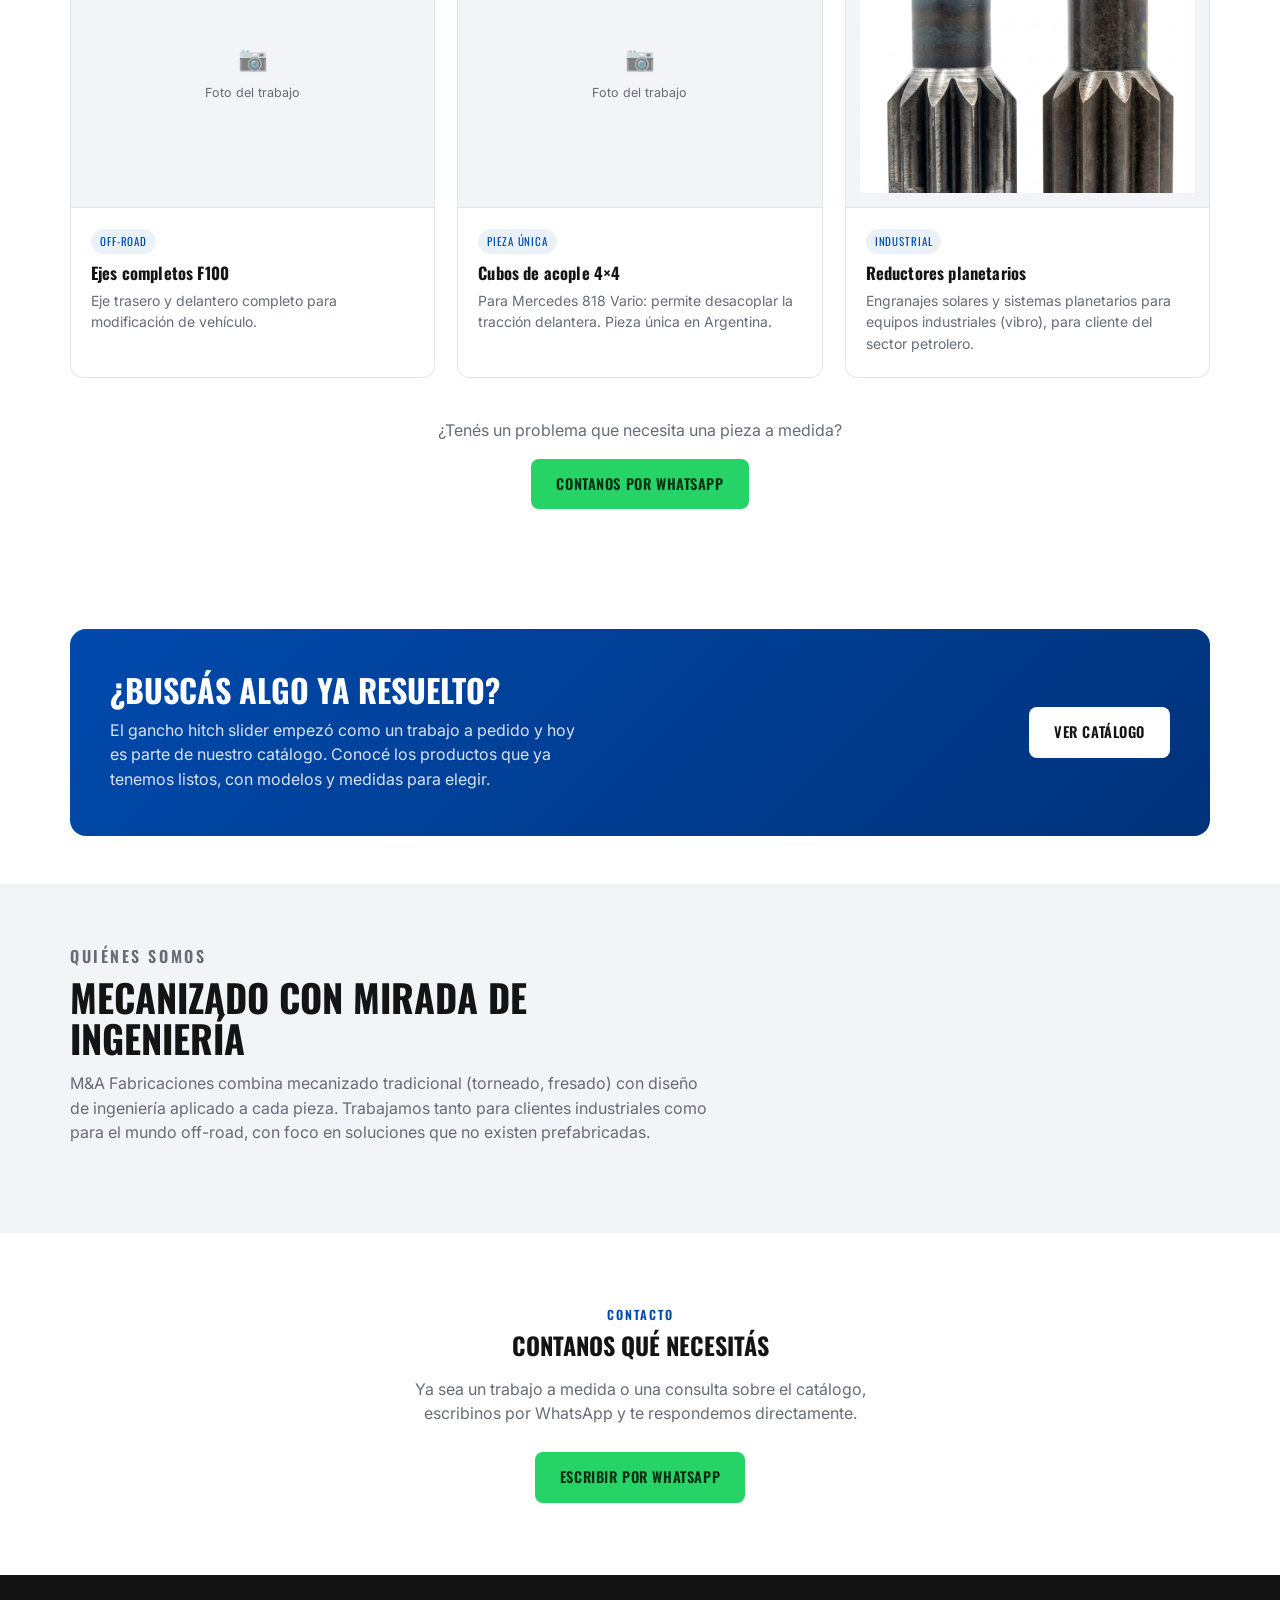
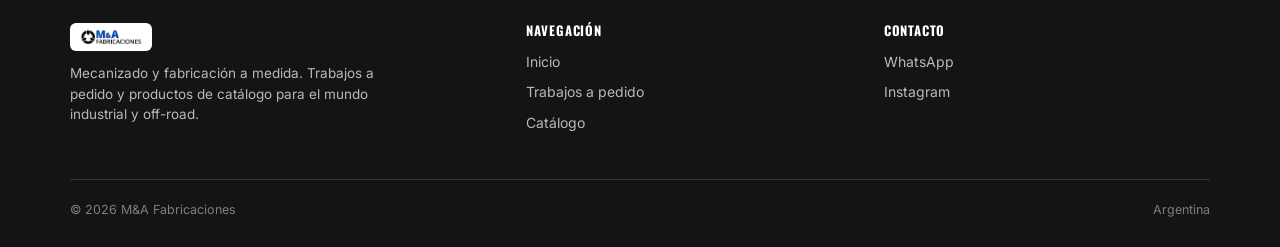
==== commit d19467af: "Update index.html" ====
--- a/index.html
+++ b/index.html
@@ -59,7 +59,7 @@
 
     <div class="portfolio-grid">
       <div class="pf-card">
-        <div class="pf-photo"><span class="ico">📷</span><span>Foto del trabajo</span></div>
+        <div class="pf-photo"><img src="assets/img/trabajos/Fotosbeadlock.jpg" alt=""></div>
         <div class="pf-body">
           <span class="pf-tag">Off-road</span>
           <h3>Conversión a Beadlock</h3>
--- a/assets/css/styles.css
+++ b/assets/css/styles.css
@@ -125,7 +125,7 @@
   border-radius:12px; overflow:hidden; aspect-ratio:4/5; background:#000;
   box-shadow:0 20px 50px rgba(0,0,0,.45);
 }
-.hero-photo img{width:100%; height:100%; object-fit:cover}
+.hero-photo img{width:100%; height:100%; object-fit:contain}
 .hero-stats{display:flex; gap:28px; margin-top:38px; flex-wrap:wrap}
 .hero-stats div{min-width:110px}
 .hero-stats .num{font-family:"Oswald",sans-serif; font-size:28px; font-weight:600; color:var(--blue-light)}
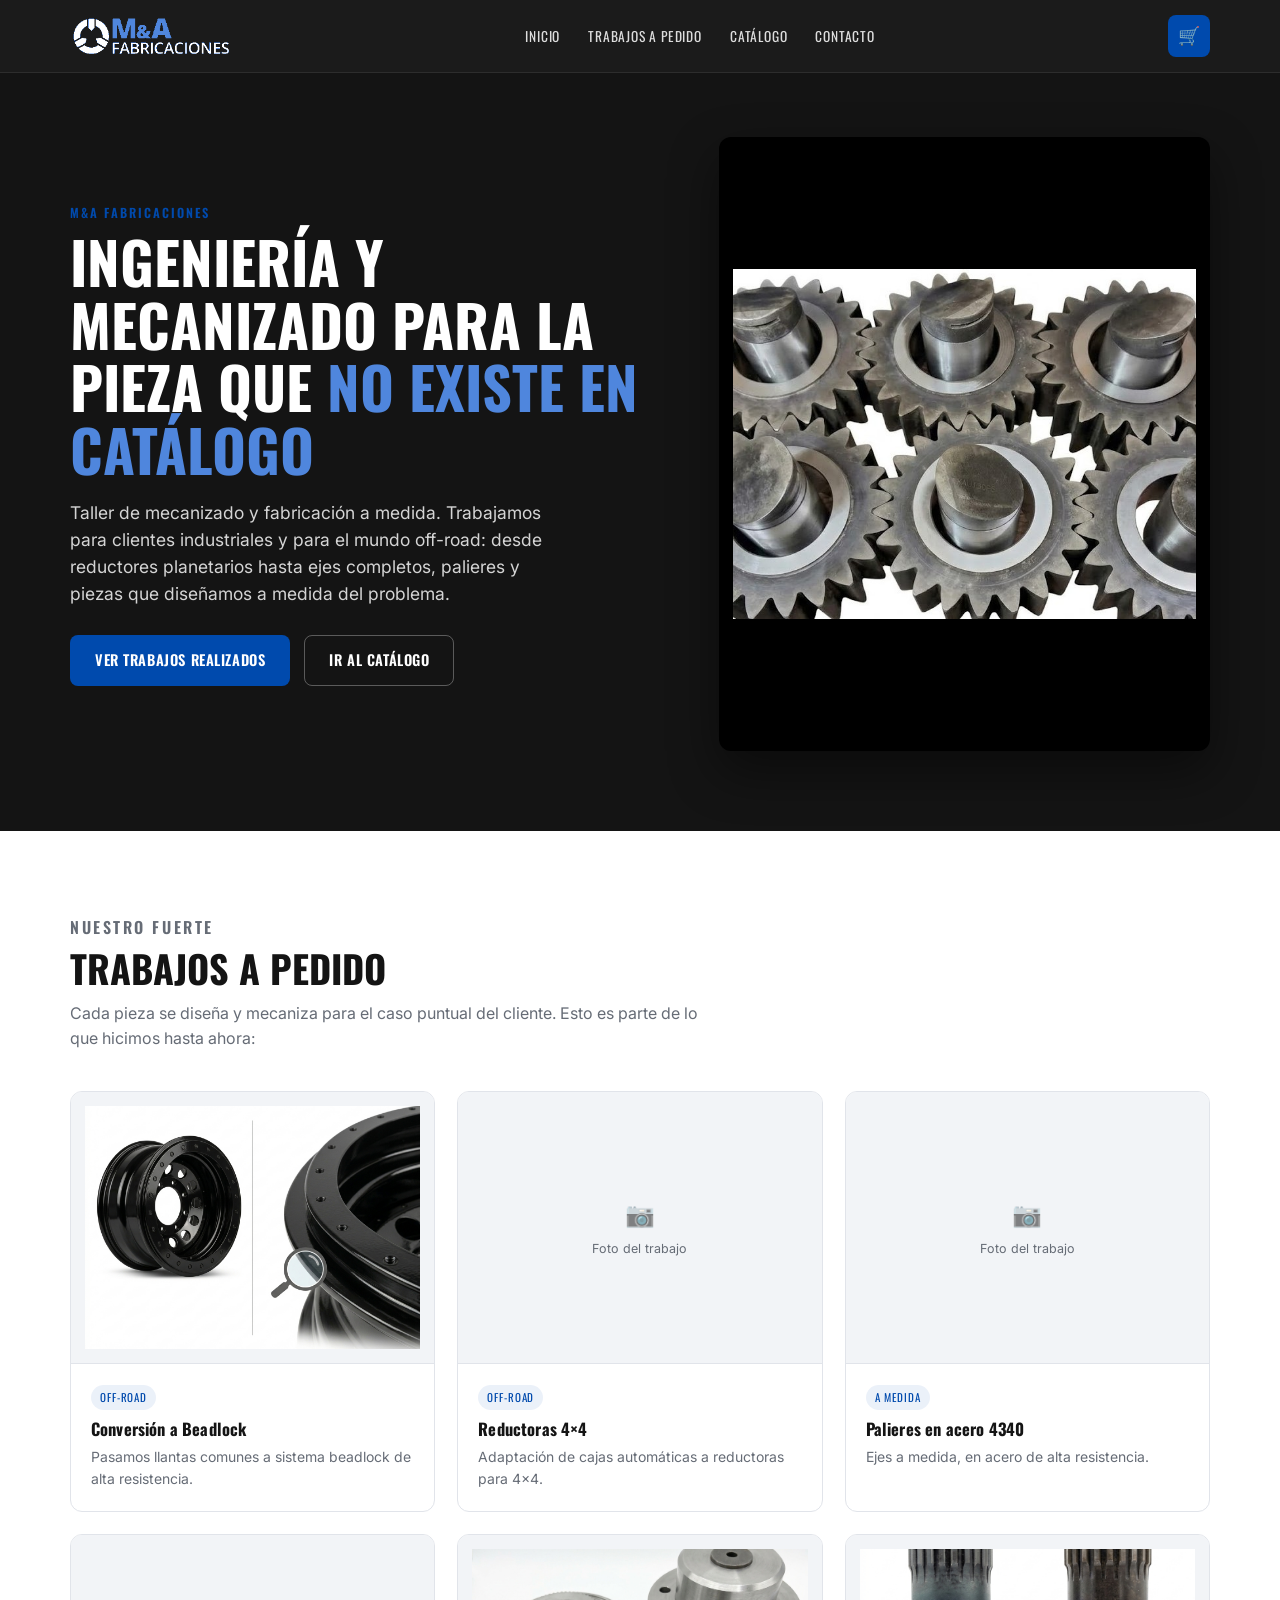
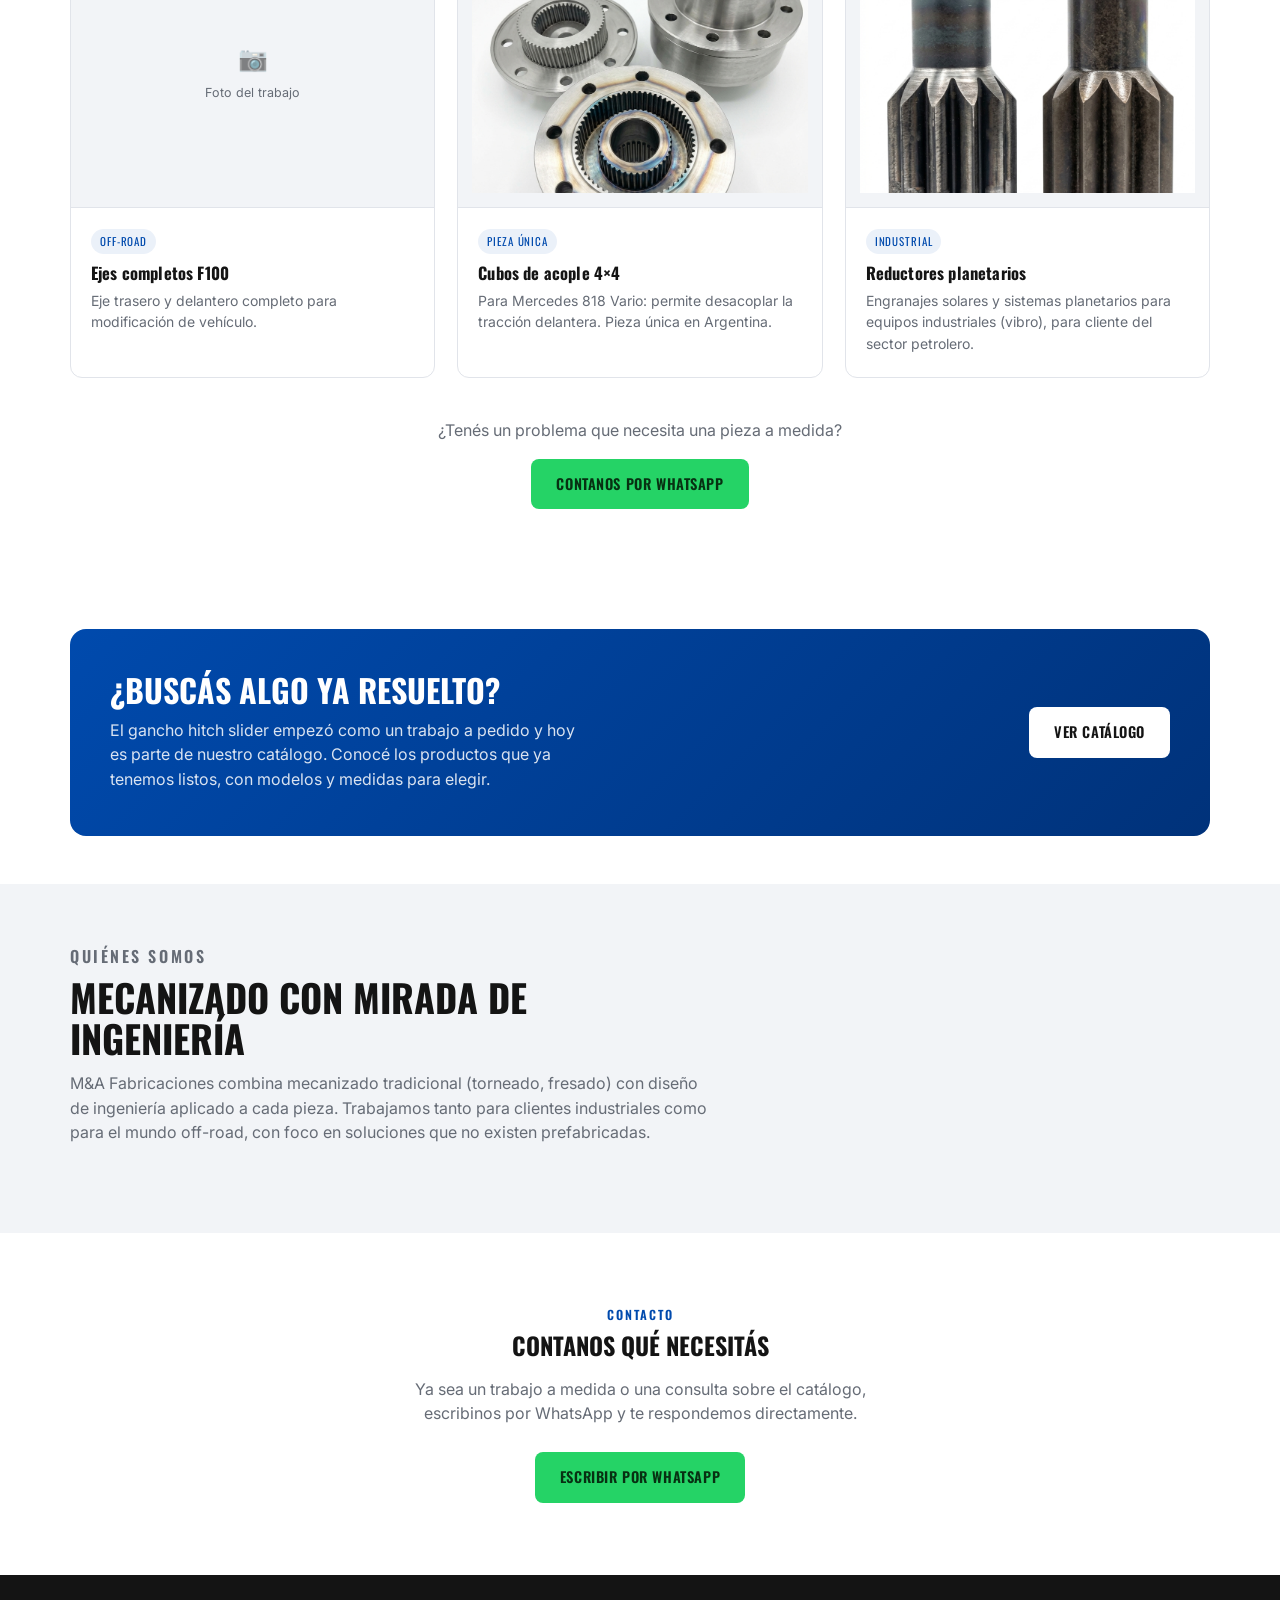
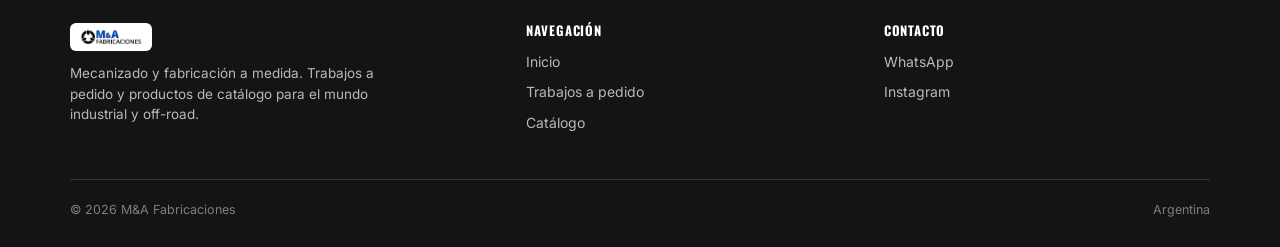
==== commit c20ce4f5: "Update index.html" ====
--- a/index.html
+++ b/index.html
@@ -95,7 +95,7 @@
       </div>
 
       <div class="pf-card">
-        <div class="pf-photo"><span class="ico">📷</span><span>Foto del trabajo</span></div>
+        <div class="pf-photo"><img src="assets/img/trabajos/Fotocubo818.jpg" alt=""></div>
         <div class="pf-body">
           <span class="pf-tag">Pieza única</span>
           <h3>Cubos de acople 4×4</h3>
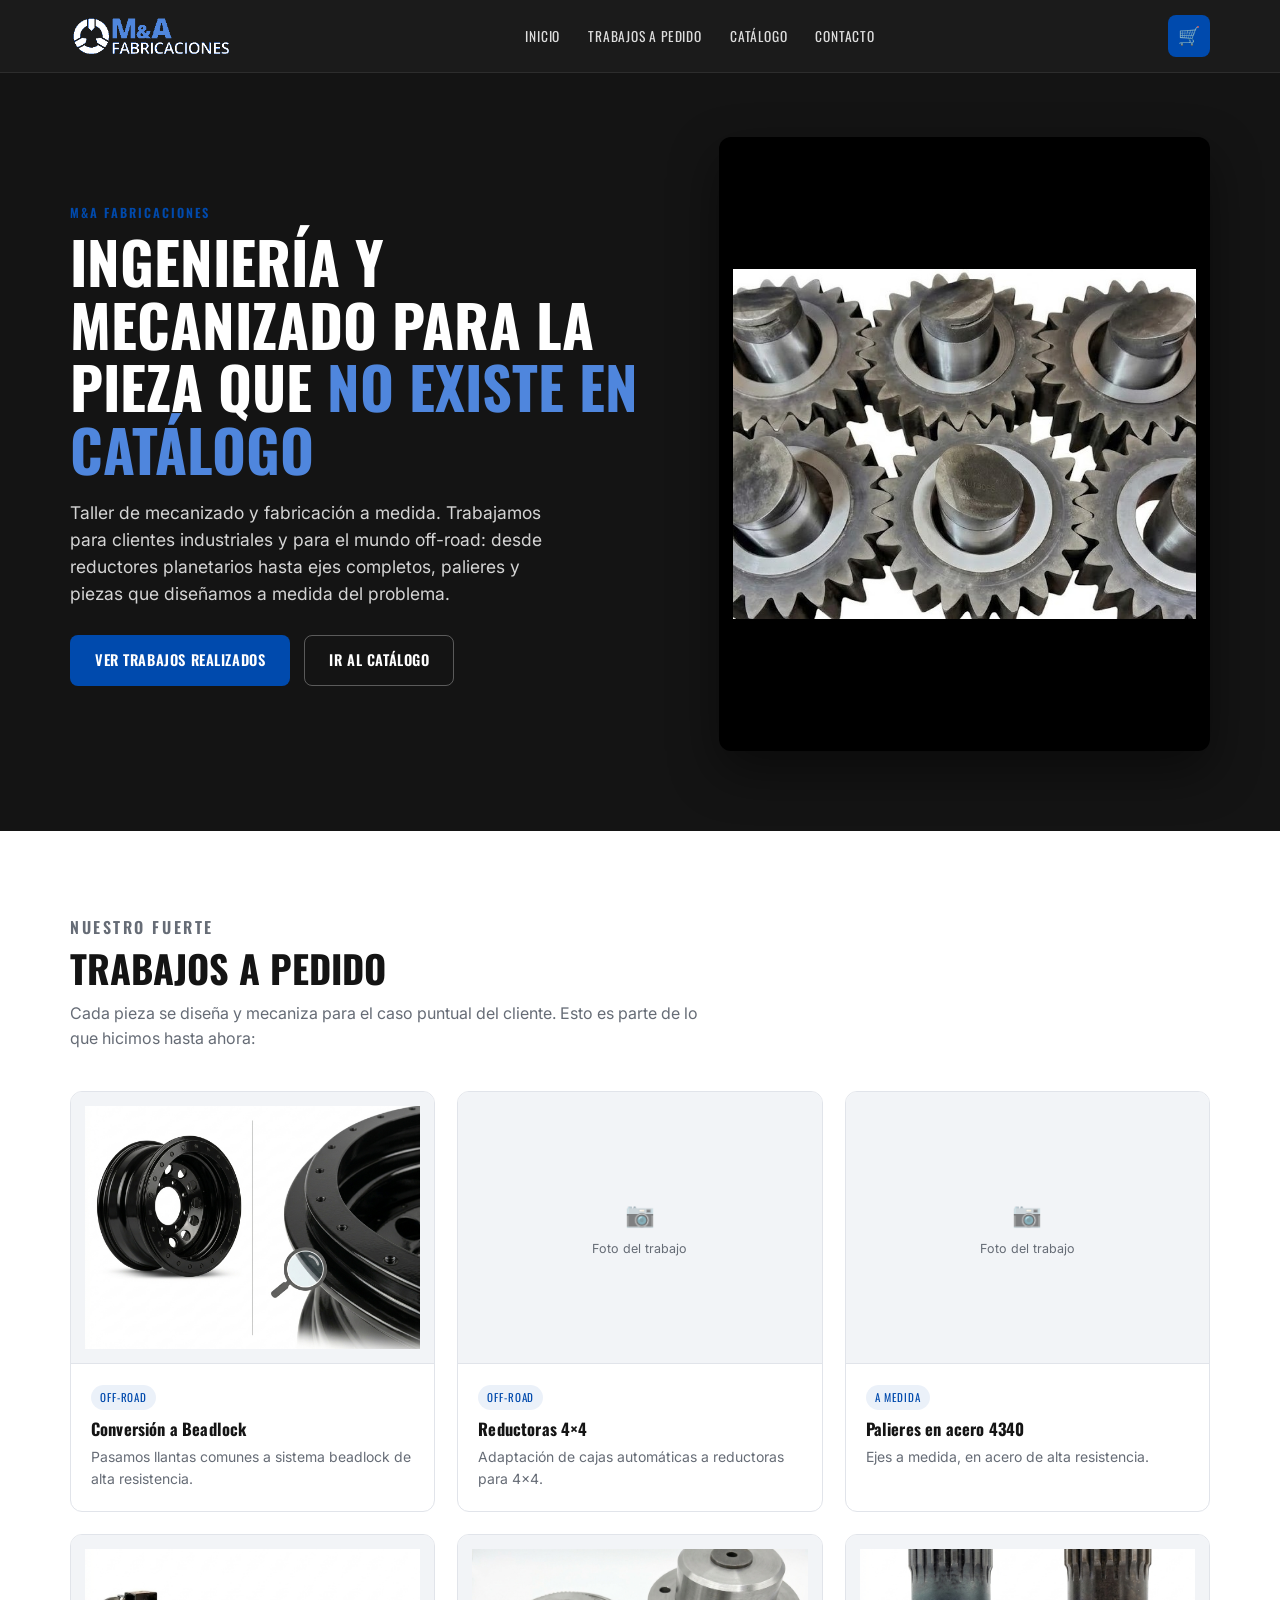
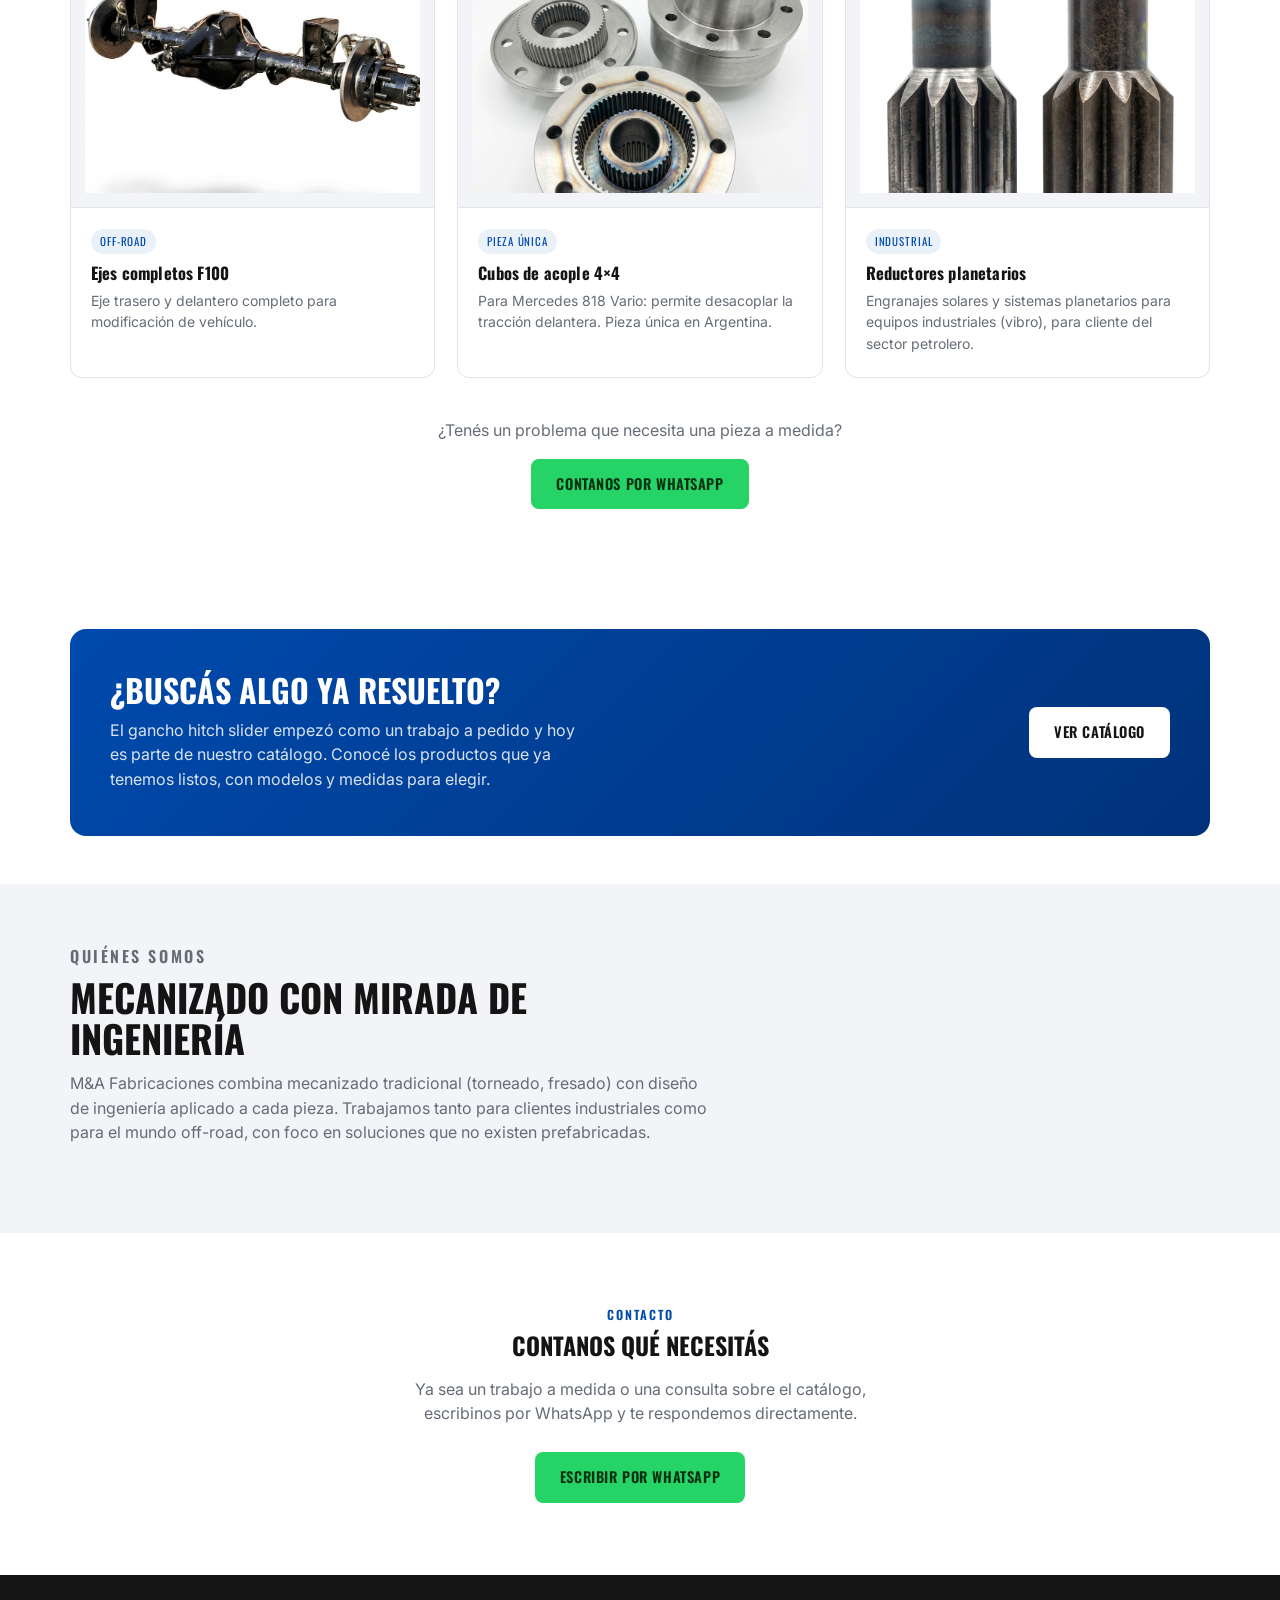
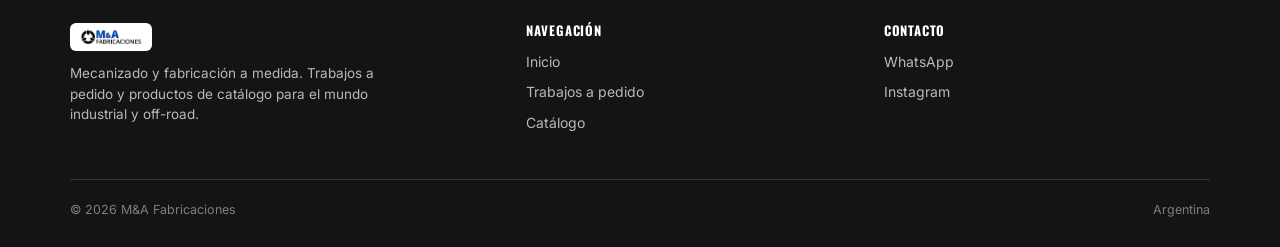
==== commit f0969341: "Update index.html" ====
--- a/index.html
+++ b/index.html
@@ -86,7 +86,7 @@
       </div>
 
       <div class="pf-card">
-        <div class="pf-photo"><span class="ico">📷</span><span>Foto del trabajo</span></div>
+        <div class="pf-photo"><img src="assets/img/trabajos/Fotodana70.jpg" alt=""></div>
         <div class="pf-body">
           <span class="pf-tag">Off-road</span>
           <h3>Ejes completos F100</h3>
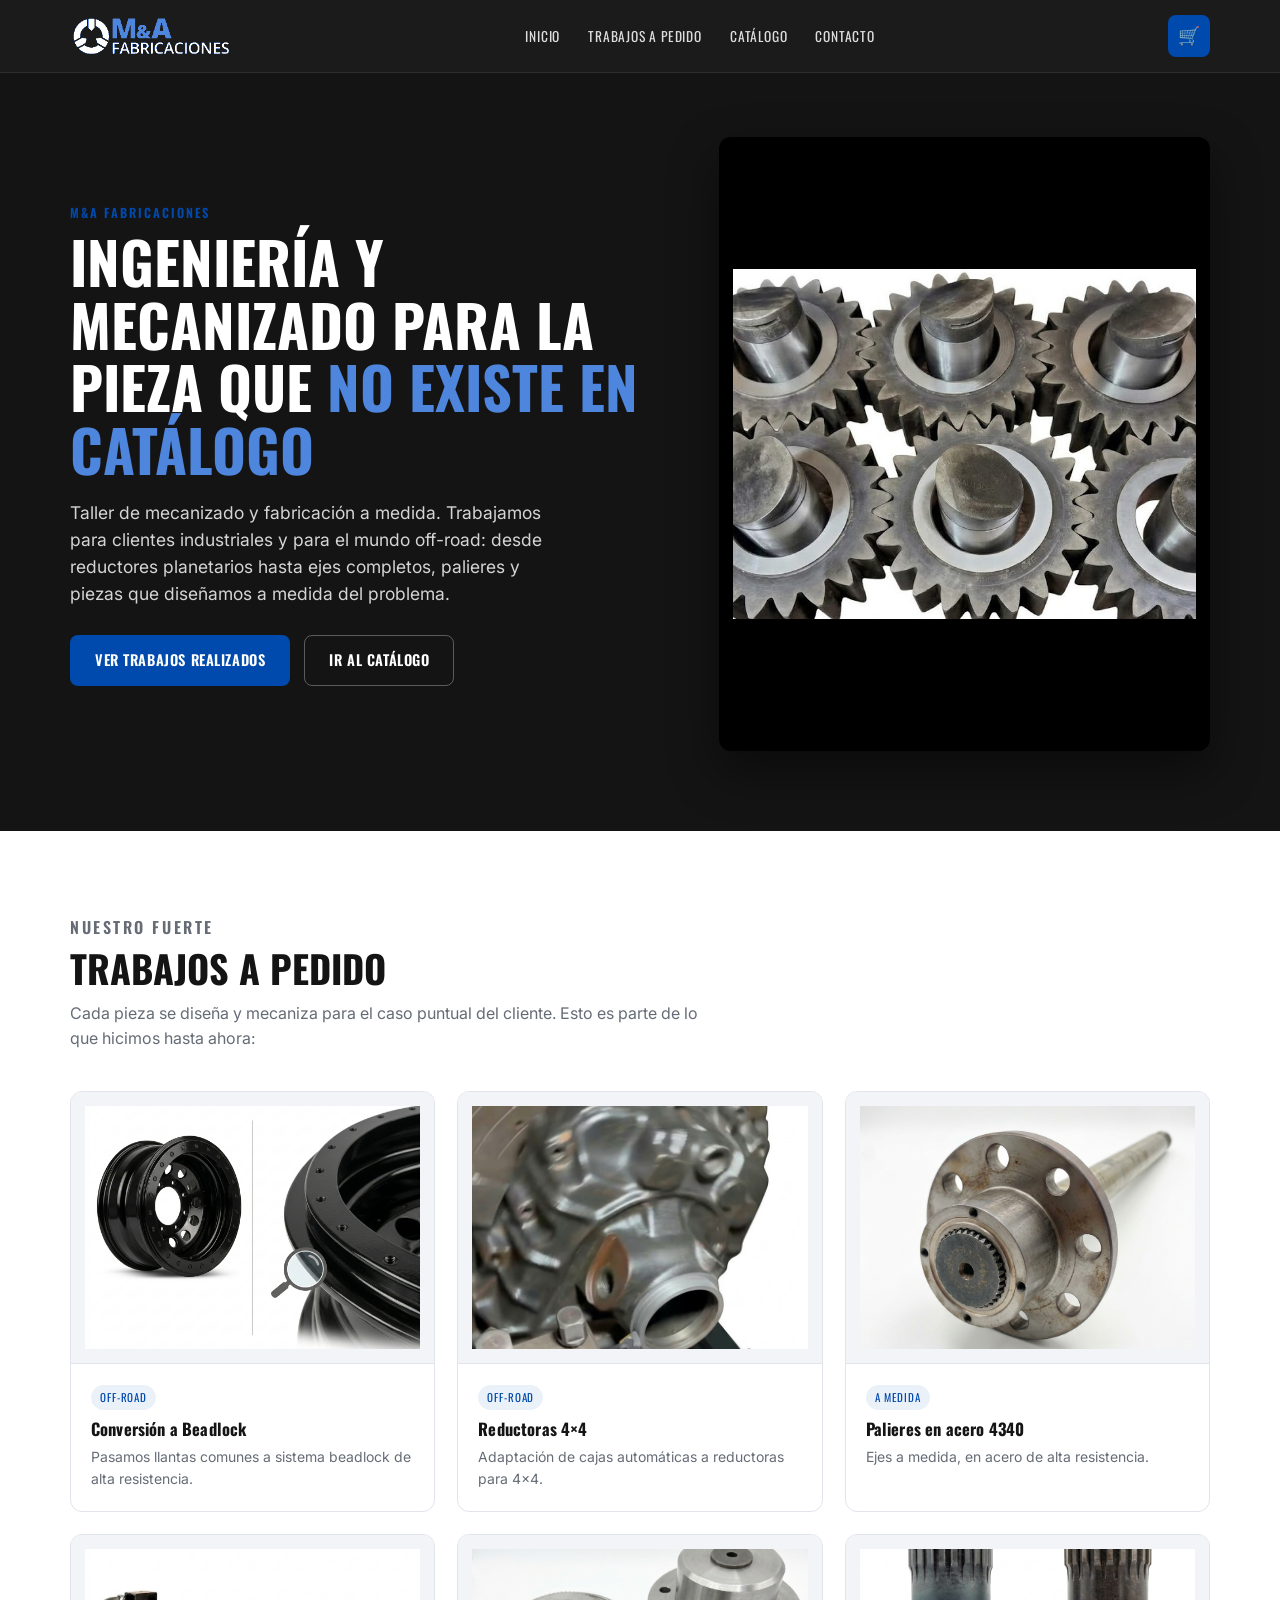
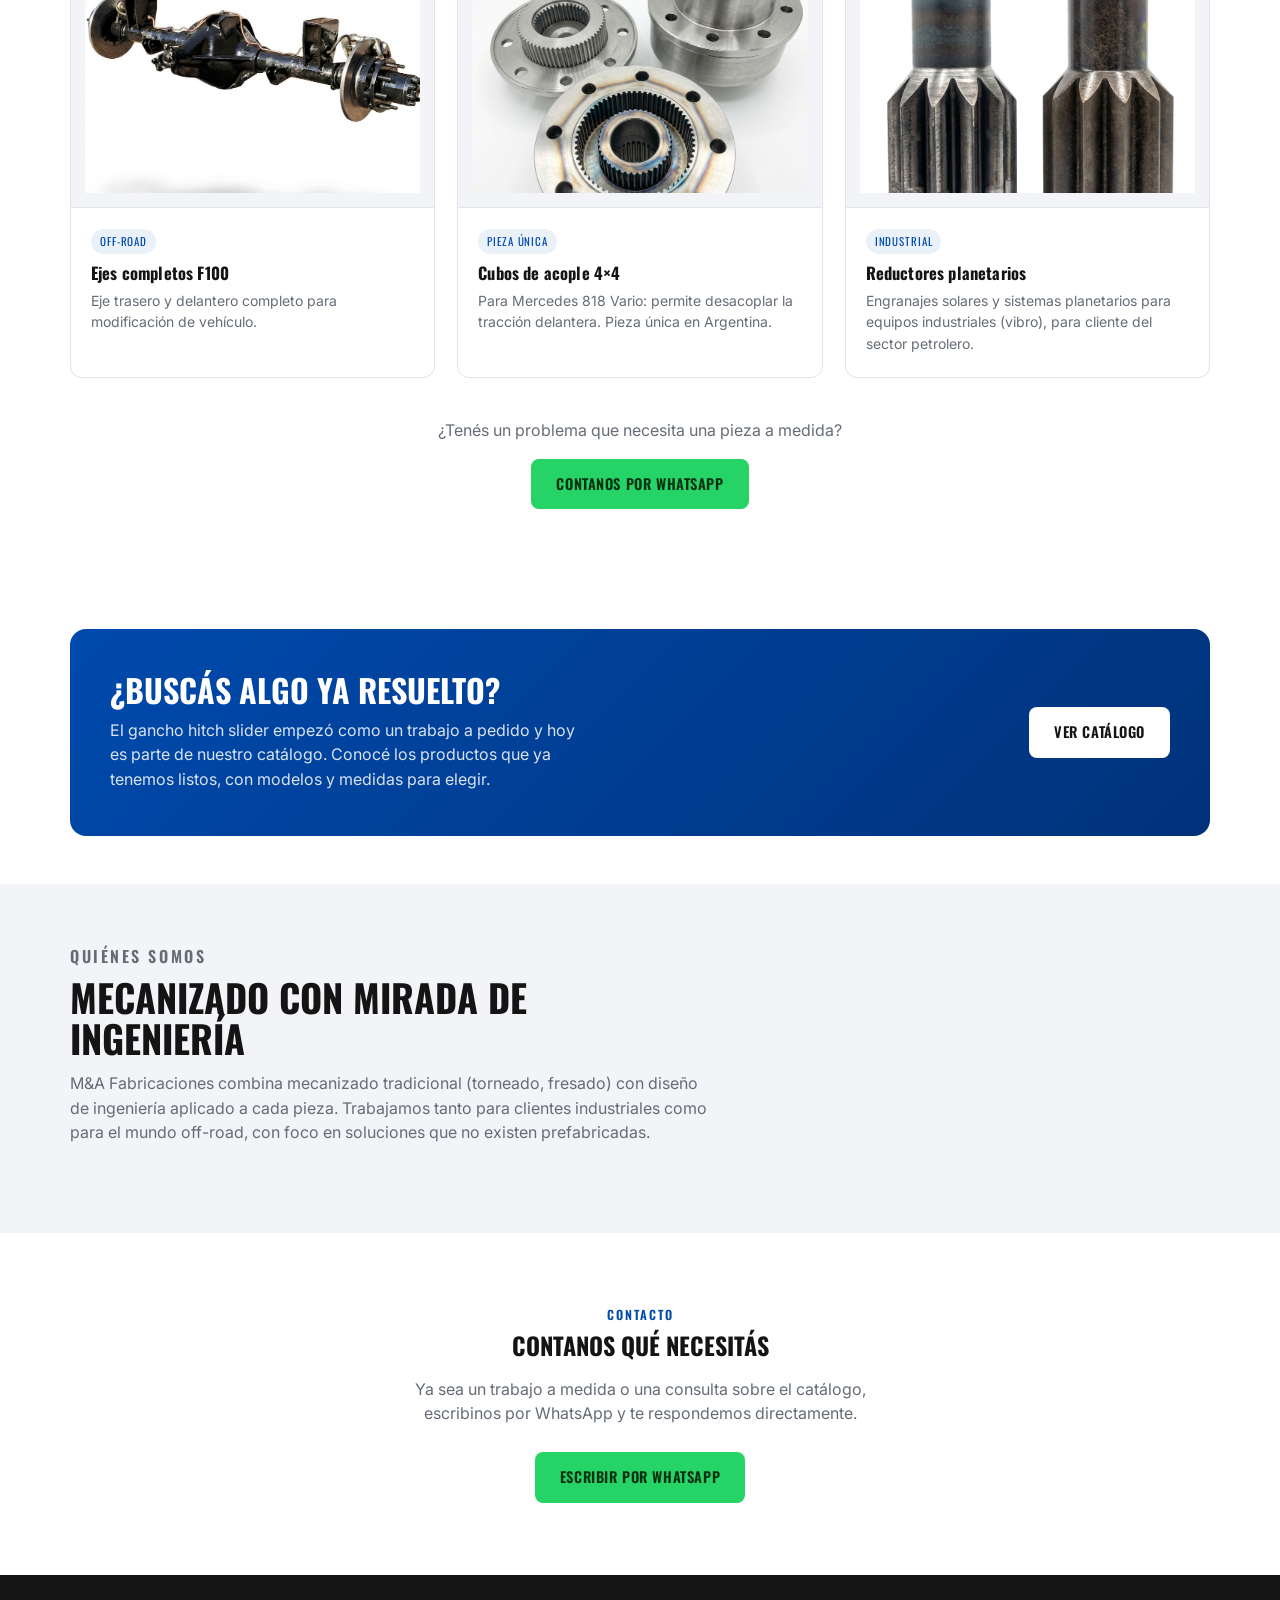
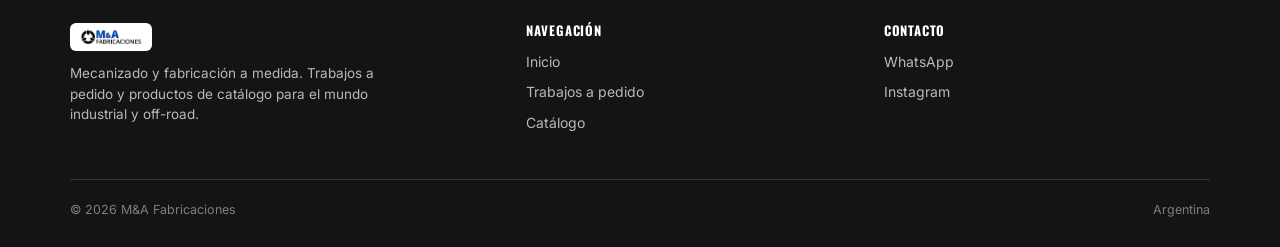
==== commit 0f705f48: "Update index.html" ====
--- a/index.html
+++ b/index.html
@@ -68,7 +68,7 @@
       </div>
 
       <div class="pf-card">
-        <div class="pf-photo"><span class="ico">📷</span><span>Foto del trabajo</span></div>
+        <div class="pf-photo"><img src="assets/img/trabajos/Fotocaja.jpg" alt=""></div>
         <div class="pf-body">
           <span class="pf-tag">Off-road</span>
           <h3>Reductoras 4×4</h3>
@@ -77,7 +77,7 @@
       </div>
 
       <div class="pf-card">
-        <div class="pf-photo"><span class="ico">📷</span><span>Foto del trabajo</span></div>
+        <div class="pf-photo"><img src="assets/img/trabajos/Fotopaliercontapa.jpg" alt=""></div>
         <div class="pf-body">
           <span class="pf-tag">A medida</span>
           <h3>Palieres en acero 4340</h3>
